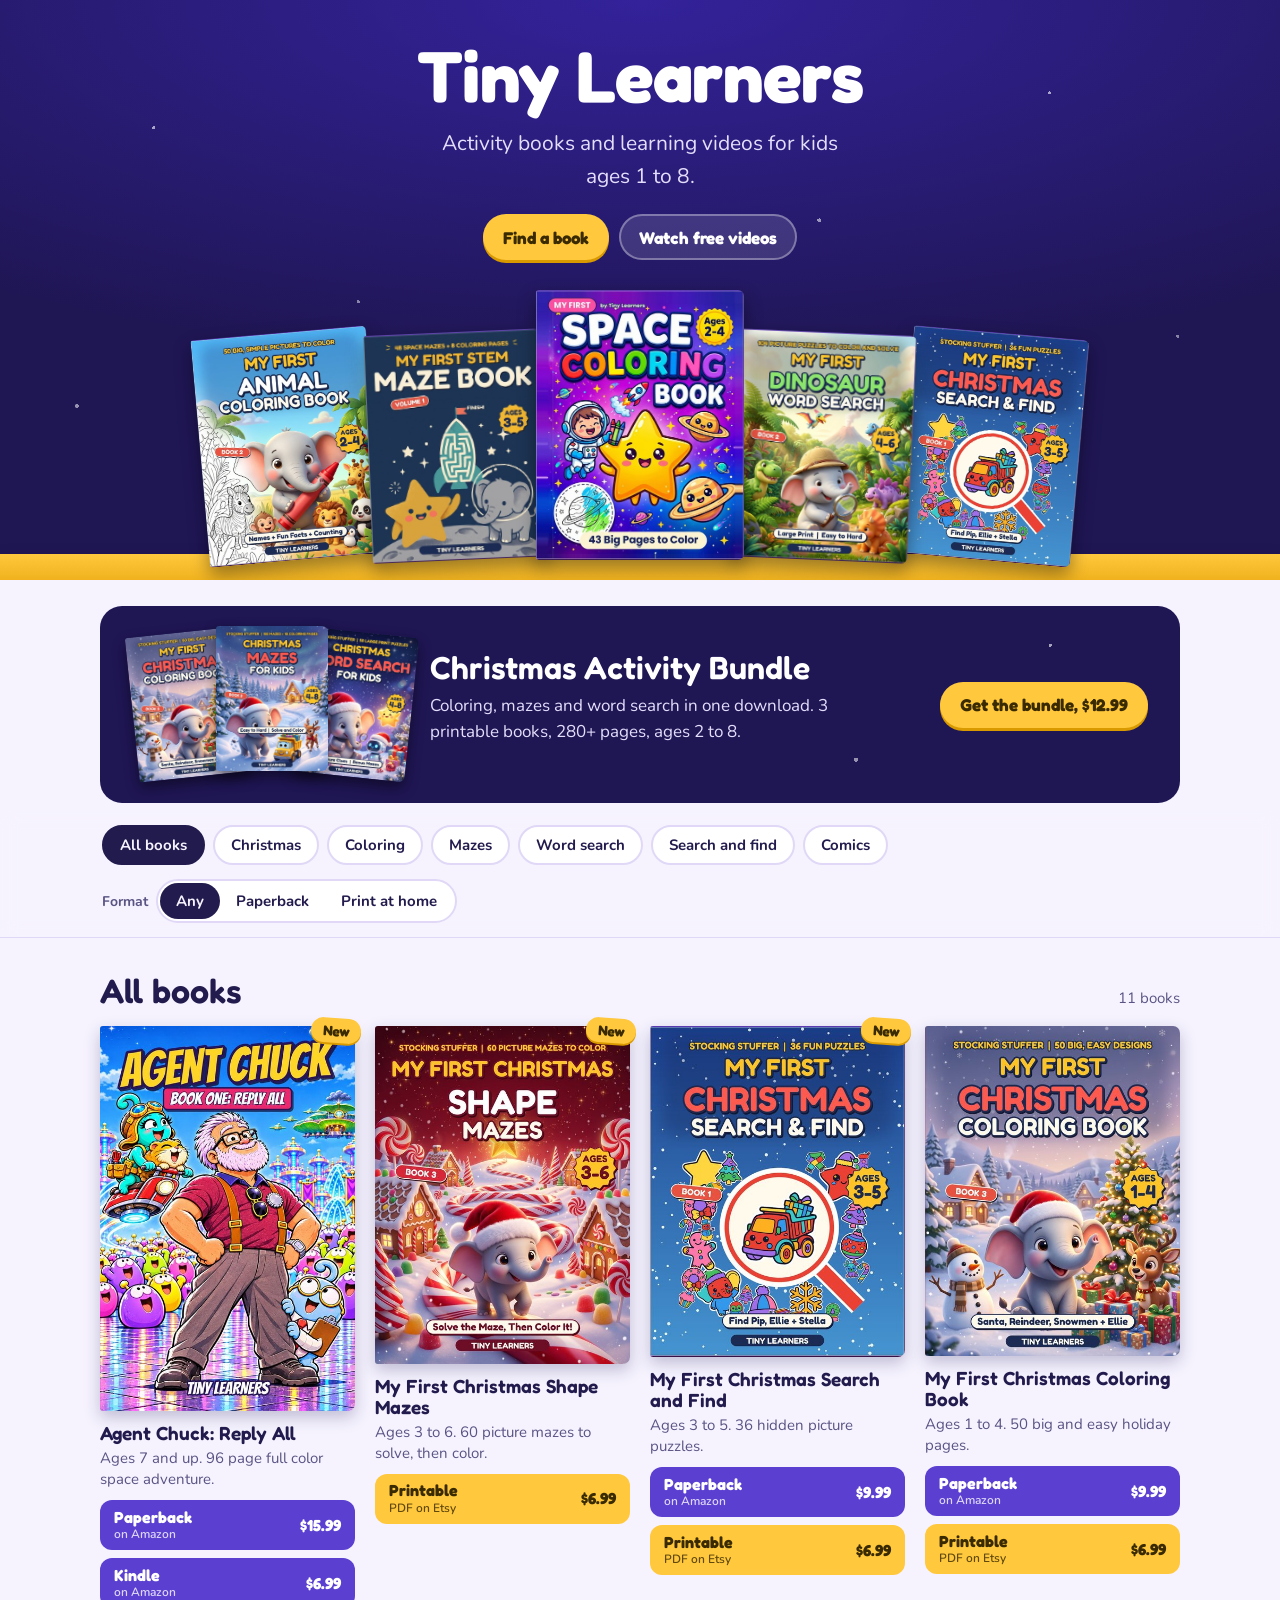
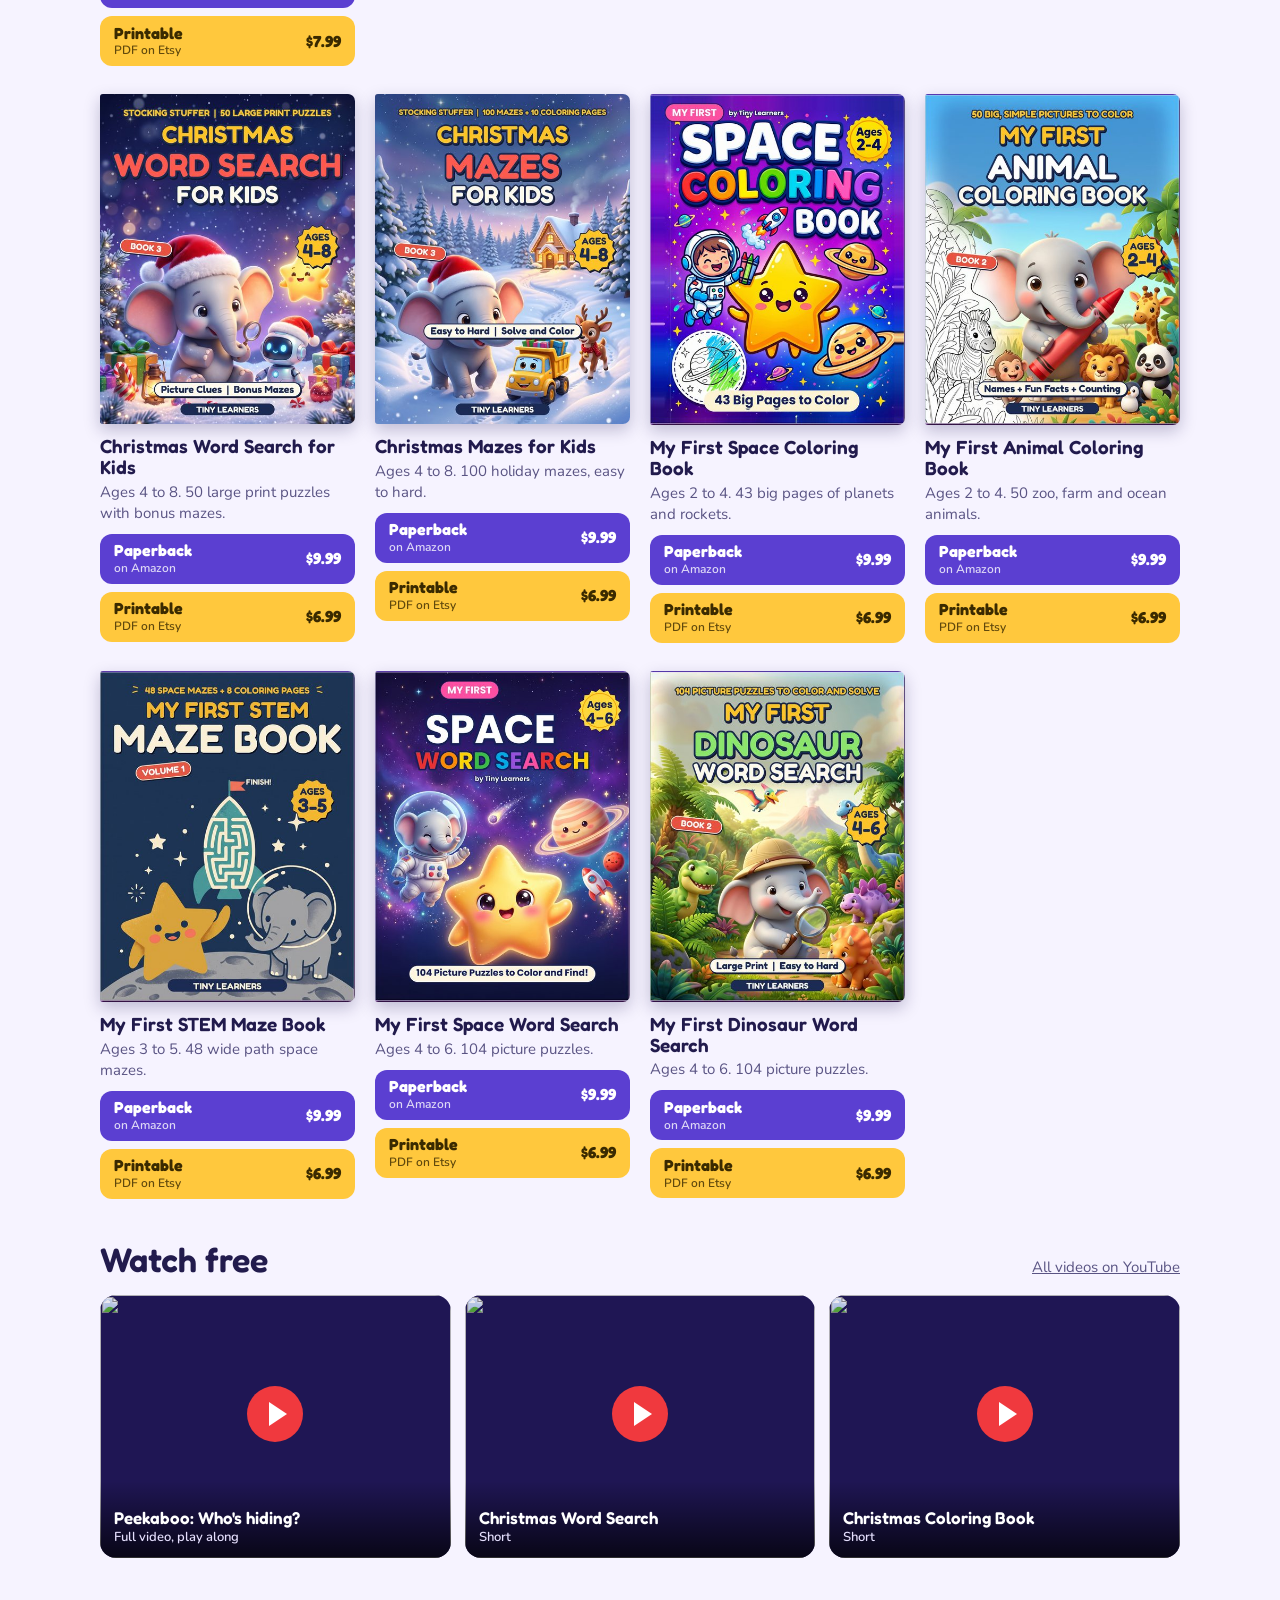
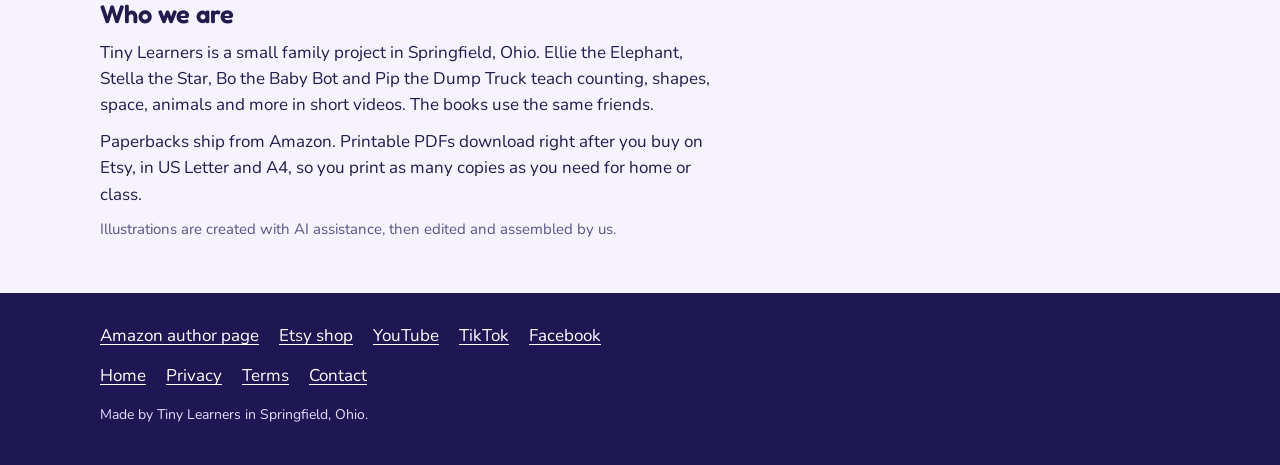
==== links.html @ f2ec33ed "Agent Chuck: add Amazon paperback B0HSL2GQD8 and Kindle B0HSJZ2Z18 Co-Authored-By: Claude Opus 5.5 <" ====
<!doctype html>
<html lang="en">
<head>
<meta charset="utf-8">
<meta name="viewport" content="width=device-width, initial-scale=1">
<title>Tiny Learners: activity books and videos for kids ages 1 to 8</title>
<meta name="description" content="Coloring books, mazes, word searches, search and find puzzles and comics for kids ages 1 to 8, as paperbacks on Amazon or printable PDFs on Etsy. Plus free learning videos.">
<meta property="og:title" content="Tiny Learners: activity books and videos for kids">
<meta property="og:description" content="Paperbacks on Amazon, printable PDFs on Etsy, and free learning videos on YouTube.">
<meta property="og:type" content="website">
<meta property="og:image" content="https://tinylearnerscreator.github.io/img/og.jpg">
<meta name="twitter:card" content="summary_large_image">
<meta name="theme-color" content="#1f1654">
<link rel="icon" href="https://yt3.googleusercontent.com/RKaXb0GFK94QQe6g370gl3TG7ZemWa3ppSqnndNb-00wYAyc5lWTYmpzx7sJsZKiynqfkNKZtw=s240-c-k-c0x00ffffff-no-rj">
<link rel="preconnect" href="https://fonts.googleapis.com">
<link rel="preconnect" href="https://fonts.gstatic.com" crossorigin>
<link href="https://fonts.googleapis.com/css2?family=Fredoka:wght@500;600;700&family=Nunito:wght@400;600;800&display=swap" rel="stylesheet">
<style>
:root{
  --night:#1f1654; --night-2:#33229a; --sun:#ffc83d; --sun-ink:#3a2a00; --sun-edge:#d99a00;
  --paper:#f6f3ff; --card:#ffffff; --ink:#221b4d; --muted:#5a5484; --line:#e0d8f6;
  --btn:#5b3fd1; --btn-ink:#ffffff; --focus:#ff6a4d;
  --display:"Fredoka","Trebuchet MS",system-ui,sans-serif; --text:"Nunito",system-ui,-apple-system,"Segoe UI",sans-serif;
}
@media (prefers-color-scheme:dark){
  :root{--paper:#140e36; --card:#221a52; --ink:#f4f0ff; --muted:#bdb5e6; --line:#372d73; --btn:#7059ea}
}
*{box-sizing:border-box}
html{scroll-behavior:smooth}
body{margin:0;background:var(--paper);color:var(--ink);font:400 17px/1.55 var(--text);-webkit-text-size-adjust:100%}
a{color:inherit}
:focus-visible{outline:3px solid var(--focus);outline-offset:3px;border-radius:6px}
.skip{position:absolute;left:-999px;top:8px;background:var(--sun);color:var(--sun-ink);padding:8px 14px;border-radius:8px;z-index:20;font-weight:800}
.skip:focus{left:8px}
h1,h2,h3{font-family:var(--display);font-weight:600;line-height:1.1;margin:0}
.wrap{width:min(1080px,100% - 32px);margin-inline:auto}

/* Hero: a night sky with the covers standing on a toy shelf */
.hero{background:
  radial-gradient(1.5px 1.5px at 12% 22%,#fff9 98%,#0000),radial-gradient(1.5px 1.5px at 82% 16%,#fff9 98%,#0000),
  radial-gradient(2px 2px at 64% 38%,#fff8 98%,#0000),radial-gradient(1.5px 1.5px at 28% 52%,#fff7 98%,#0000),
  radial-gradient(1.5px 1.5px at 92% 58%,#fff7 98%,#0000),radial-gradient(2px 2px at 6% 70%,#fff8 98%,#0000),
  radial-gradient(120% 90% at 50% 0%,var(--night-2),var(--night) 70%);
  color:#fff;padding:36px 0 0;position:relative;overflow:hidden}
.hero .wrap{text-align:center}
.hero h1{font-size:clamp(40px,9vw,72px);font-weight:700;letter-spacing:-.01em}
.hero .lede{max-width:34ch;margin:12px auto 0;font-size:clamp(17px,2.6vw,21px);color:#e4defc}
.hero-cta{display:flex;flex-wrap:wrap;gap:10px;justify-content:center;margin:22px 0 0}
.pill{display:inline-flex;align-items:center;min-height:46px;padding:0 20px;border-radius:999px;font:700 17px var(--display);text-decoration:none;
  background:var(--sun);color:var(--sun-ink);box-shadow:0 3px 0 var(--sun-edge)}
.pill.alt{background:#ffffff1f;color:#fff;box-shadow:inset 0 0 0 2px #ffffff55}
.pill:hover{transform:translateY(-1px)}
.shelf{list-style:none;margin:30px auto 0;padding:0 0 0;display:flex;justify-content:center;align-items:flex-end;position:relative;z-index:1}
.shelf li{flex:none;margin-inline:-.5vw;transform:rotate(var(--r,0deg));transform-origin:50% 100%;
  animation:rise .7s cubic-bezier(.2,.9,.3,1.2) both;animation-delay:calc(var(--i)*90ms)}
.shelf li:nth-child(1){--r:-5deg;--i:0;z-index:1} .shelf li:nth-child(2){--r:-2.5deg;--i:1;z-index:2}
.shelf li:nth-child(3){--r:0deg;--i:2;z-index:5} .shelf li:nth-child(4){--r:2.5deg;--i:3;z-index:2} .shelf li:nth-child(5){--r:5deg;--i:4;z-index:1}
.shelf img{display:block;width:clamp(60px,17vw,176px);height:auto;border-radius:3px 6px 6px 3px;box-shadow:-3px 0 0 #0003 inset,0 8px 18px #0006}
.shelf li:nth-child(3) img{width:clamp(78px,21vw,208px)}
@keyframes rise{from{transform:translateY(70px) rotate(var(--r,0deg));opacity:0}to{transform:translateY(0) rotate(var(--r,0deg));opacity:1}}
.ledge{height:26px;background:linear-gradient(var(--sun),#f0b21e);box-shadow:0 5px 0 var(--sun-edge),0 12px 22px #0004;position:relative;z-index:0;margin-top:-6px}

/* Filters */
.bar{position:relative;top:0;z-index:10;background:color-mix(in srgb,var(--paper) 92%,transparent);backdrop-filter:blur(8px);border-bottom:1px solid var(--line);padding:12px 0}
.bar .wrap{display:flex;flex-direction:column;gap:10px}
.row{display:flex;gap:8px;overflow-x:auto;scrollbar-width:none;padding:2px}
.row::-webkit-scrollbar{display:none}
.chip{flex:none;min-height:40px;padding:0 16px;border-radius:999px;border:2px solid var(--line);background:var(--card);color:var(--ink);font:700 15px var(--text);cursor:pointer}
.chip[aria-pressed=true]{background:var(--ink);color:var(--paper);border-color:var(--ink)}
.seg{display:inline-flex;border:2px solid var(--line);border-radius:999px;background:var(--card);padding:2px;flex:none}
.seg .chip{border:0;min-height:36px}
.rowlabel{flex:none;align-self:center;font:700 14px var(--text);color:var(--muted)}

@media(min-width:700px){.bar{position:sticky}}
@media(max-width:560px){.shelf li:nth-child(1),.shelf li:nth-child(5){display:none}.shelf img{width:30vw}.shelf li:nth-child(3) img{width:38vw}.shelf li{margin-inline:-2vw}}

/* Sections */
section{padding:34px 0 8px}
.sec-h{display:flex;align-items:baseline;justify-content:space-between;gap:12px;margin-bottom:16px;flex-wrap:wrap}
.sec-h h2{font-size:clamp(26px,4.4vw,34px)}
.count{color:var(--muted);font-size:15px;margin:0}

/* Bundle */
.bundle{display:grid;gap:18px;align-items:center;background:var(--night);color:#fff;border-radius:22px;padding:22px;margin-top:26px;
  background-image:radial-gradient(1.5px 1.5px at 88% 20%,#fff9 98%,#0000),radial-gradient(2px 2px at 70% 78%,#fff8 98%,#0000)}
.bundle .stack{display:flex;justify-content:center}
.bundle .bc{width:min(30vw,128px);height:auto;border-radius:3px 6px 6px 3px;box-shadow:0 6px 14px #0007;margin-inline:-14px;transform:rotate(var(--r,0deg))}
.bundle .bc:nth-child(1){--r:-6deg}.bundle .bc:nth-child(3){--r:6deg}.bundle .bc:nth-child(2){position:relative;z-index:1;transform:translateY(-6px)}
.bundle h2{font-size:clamp(24px,4vw,32px)}
.bundle p{margin:8px 0 14px;color:#e4defc;max-width:44ch}
@media(min-width:700px){.bundle{grid-template-columns:auto 1fr auto;padding:26px 32px}.bundle .stack{justify-content:flex-start;padding-inline:14px}.bundle .bc{width:112px}}

/* Book cards */
.books{list-style:none;margin:0;padding:0;display:grid;grid-template-columns:repeat(2,1fr);gap:22px 14px}
@media(min-width:640px){.books{grid-template-columns:repeat(3,1fr);gap:28px 20px}}
@media(min-width:900px){.books{grid-template-columns:repeat(4,1fr)}}
.book[hidden]{display:none}
.art{position:relative;margin-bottom:12px}
.cv{display:block;width:100%;height:auto;aspect-ratio:480/623;border-radius:3px 7px 7px 3px;box-shadow:inset 4px 0 0 #00000030,0 6px 16px #1f165440;transition:transform .2s}
.book:hover .cv{transform:translateY(-4px) rotate(-1deg)}
.flag{position:absolute;top:-8px;right:-6px;background:var(--sun);color:var(--sun-ink);font:700 14px var(--display);padding:4px 12px;border-radius:999px;box-shadow:0 2px 0 var(--sun-edge);transform:rotate(4deg)}
.cv-chuck{display:flex;flex-direction:column;justify-content:center;align-items:center;gap:2px;text-align:center;color:#fff;
  background:radial-gradient(circle at 50% 30%,#7b3fe4,#2b1670 70%);padding:12px}
.cv-chuck .c1{font:700 clamp(18px,4vw,26px) var(--display);color:var(--sun)}
.cv-chuck .c2{font:700 clamp(32px,8vw,52px)/1 var(--display);text-shadow:3px 3px 0 #ff6a4d}
.cv-chuck .c3{font:600 clamp(15px,3.2vw,20px) var(--display);margin-top:8px}
.cv-chuck .c4{font:700 13px var(--text);background:var(--sun);color:var(--sun-ink);padding:3px 10px;border-radius:999px;margin-top:12px}
.book h3{font-size:19px;margin-bottom:4px}
.meta{margin:0 0 10px;color:var(--muted);font-size:15px;line-height:1.4}
.buys{display:grid;gap:8px}
.buy{display:flex;justify-content:space-between;align-items:center;gap:8px;min-height:50px;padding:6px 14px;border-radius:12px;text-decoration:none;font:700 16px var(--display);line-height:1.15}
.artlink{display:block;width:100%;padding:0;margin:0;border:0;background:none;cursor:pointer;color:inherit;border-radius:7px}
.artlink:focus-visible,.buy:focus-visible{outline:3px solid var(--sun);outline-offset:3px}
#pick{border:0;border-radius:18px;padding:20px;max-width:min(92vw,360px);width:100%;background:#fff;color:inherit;box-shadow:0 20px 60px #1f165480}
#pick::backdrop{background:#1f165499}
#pick h3{margin:0 0 4px;font:700 20px var(--display)}
#pick p{margin:0 0 14px}
#pick .buys{display:grid;gap:10px}
#pick .x{margin-top:12px;width:100%;min-height:44px;border:0;border-radius:12px;background:#0000000d;font:600 16px var(--text);cursor:pointer}
.buy small{display:block;font:600 12px var(--text);opacity:.8}
.buy-paperback,.buy-hardcover,.buy-kindle{background:var(--btn);color:var(--btn-ink)}
.buy-print{background:var(--sun);color:var(--sun-ink)}
.buy:hover{filter:brightness(1.07);transform:translateY(-1px)}
.buy[hidden]{display:none}
.empty{text-align:center;padding:30px 0}
.empty button{margin-top:10px}

/* Videos */
.vids{display:grid;gap:14px;grid-template-columns:1fr}
@media(min-width:640px){.vids{grid-template-columns:repeat(3,1fr)}}
.vid{position:relative;display:block;border-radius:16px;overflow:hidden;background:var(--night);color:#fff;text-decoration:none;aspect-ratio:4/3}
.vid img{width:100%;height:100%;object-fit:cover;display:block;opacity:.9}
.vid .play{position:absolute;inset:0;margin:auto;width:56px;height:56px;border-radius:50%;background:#ff3d3dee;top:-24px}
.vid .play::after{content:"";position:absolute;left:22px;top:16px;border-left:18px solid #fff;border-top:12px solid transparent;border-bottom:12px solid transparent}
.vid .vt{position:absolute;left:0;right:0;bottom:0;padding:26px 14px 12px;background:linear-gradient(#0000,#000b);font:600 17px var(--display)}
.vid .vt small{display:block;font:600 13px var(--text);color:#e4defc}
.vid:hover img{opacity:1}

/* About + footer */
.about{display:grid;gap:10px;max-width:62ch}
.about p{margin:0}
.fine{color:var(--muted);font-size:15px}
footer{margin-top:44px;background:var(--night);color:#e4defc;padding:30px 0 40px}
footer .wrap{display:grid;gap:14px}
footer nav{display:flex;flex-wrap:wrap;gap:6px 20px}
footer a{color:#fff;text-underline-offset:3px}
footer p{margin:0;font-size:14px}

@media(prefers-reduced-motion:reduce){
  html{scroll-behavior:auto}
  .shelf li{animation:none}
  .cv,.buy,.pill{transition:none}
  .book:hover .cv,.buy:hover,.pill:hover{transform:none}
}
</style>
</head>
<body>
<a class="skip" href="#books">Skip to the books</a>

<header class="hero">
  <div class="wrap">
    <h1>Tiny Learners</h1>
    <p class="lede">Activity books and learning videos for kids ages 1 to 8.</p>
    <div class="hero-cta">
      <a class="pill" href="#books">Find a book</a>
      <a class="pill alt" href="#watch">Watch free videos</a>
    </div>
    <ul class="shelf" aria-hidden="true"><li><img class="hc" src="img/books/animal-coloring.jpg" width="480" height="623" style="aspect-ratio:480/623" alt="" loading="lazy" decoding="async"></li><li><img class="hc" src="img/books/stem-maze.jpg" width="480" height="623" style="aspect-ratio:480/623" alt="" loading="lazy" decoding="async"></li><li><img class="hc" src="img/books/space-coloring.jpg" width="480" height="623" style="aspect-ratio:480/623" alt="" loading="lazy" decoding="async"></li><li><img class="hc" src="img/books/dino-word-search.jpg" width="480" height="623" style="aspect-ratio:480/623" alt="" loading="lazy" decoding="async"></li><li><img class="hc" src="img/books/xmas-search-find.jpg" width="480" height="623" style="aspect-ratio:480/623" alt="" loading="lazy" decoding="async"></li></ul>
  </div>
  <div class="ledge"></div>
</header>

<main>
  <div class="wrap">
    <section aria-labelledby="bundle-h" style="padding-top:0">
      <div class="bundle">
        <div class="stack" aria-hidden="true"><img class="bc" src="img/books/xmas-coloring.jpg" width="480" height="621" style="aspect-ratio:480/621" alt="" loading="lazy" decoding="async"><img class="bc" src="img/books/xmas-maze.jpg" width="480" height="621" style="aspect-ratio:480/621" alt="" loading="lazy" decoding="async"><img class="bc" src="img/books/xmas-word-search.jpg" width="480" height="621" style="aspect-ratio:480/621" alt="" loading="lazy" decoding="async"></div>
        <div>
          <h2 id="bundle-h">Christmas Activity Bundle</h2>
          <p>Coloring, mazes and word search in one download. 3 printable books, 280+ pages, ages 2 to 8.</p>
        </div>
        <a class="pill" href="https://www.etsy.com/listing/4613934988" target="_blank" rel="noopener" aria-label="Get the Christmas Activity Bundle printable PDF on Etsy, $12.99">Get the bundle, $12.99</a>
      </div>
    </section>
  </div>

<div class="bar" id="bar" role="region" aria-label="Filter books">
  <div class="wrap">
    <div class="row" id="kinds"><button type="button" class="chip" data-filter="all" aria-pressed="true">All books</button><button type="button" class="chip" data-filter="t:christmas" aria-pressed="false">Christmas</button><button type="button" class="chip" data-filter="k:coloring" aria-pressed="false">Coloring</button><button type="button" class="chip" data-filter="k:mazes" aria-pressed="false">Mazes</button><button type="button" class="chip" data-filter="k:wordsearch" aria-pressed="false">Word search</button><button type="button" class="chip" data-filter="k:search" aria-pressed="false">Search and find</button><button type="button" class="chip" data-filter="k:comics" aria-pressed="false">Comics</button></div>
    <div class="row">
      <span class="rowlabel" id="fmtlabel">Format</span>
      <div class="seg" role="group" aria-labelledby="fmtlabel" id="fmts">
        <button type="button" class="chip" data-format="any" aria-pressed="true">Any</button>
        <button type="button" class="chip" data-format="paperback" aria-pressed="false">Paperback</button>
        <button type="button" class="chip" data-format="print" aria-pressed="false">Print at home</button>
      </div>
    </div>
  </div>
</div>

  <div class="wrap">
    <section id="books" aria-labelledby="books-h">
      <div class="sec-h">
        <h2 id="books-h">All books</h2>
        <p class="count" id="count" aria-live="polite">11 books</p>
      </div>
      <ul class="books" id="list">
<li class="book" data-kind="comics" data-themes="comics" data-formats="paperback kindle print"><div class="art"><button type="button" class="artlink choose" aria-haspopup="dialog" aria-label="Choose where to buy Agent Chuck: Reply All"><img class="cv" src="img/books/agent-chuck.jpg" width="480" height="724" style="aspect-ratio:480/724" alt="Cover of Agent Chuck: Reply All" loading="lazy" decoding="async"></button><span class="flag">New</span></div><h3>Agent Chuck: Reply All</h3><p class="meta">Ages 7 and up. 96 page full color space adventure.</p><div class="buys"><a class="buy buy-paperback" href="https://www.amazon.com/dp/B0HSL2GQD8" target="_blank" rel="noopener" aria-label="Paperback of Agent Chuck: Reply All on Amazon, $15.99"><span class="bl">Paperback<small>on Amazon</small></span><span class="bp">$15.99</span></a><a class="buy buy-kindle" href="https://www.amazon.com/dp/B0HSJZ2Z18" target="_blank" rel="noopener" aria-label="Kindle of Agent Chuck: Reply All on Amazon, $6.99"><span class="bl">Kindle<small>on Amazon</small></span><span class="bp">$6.99</span></a><a class="buy buy-print" href="https://www.etsy.com/listing/4616712001" target="_blank" rel="noopener" aria-label="Printable of Agent Chuck: Reply All on Etsy, $7.99"><span class="bl">Printable<small>PDF on Etsy</small></span><span class="bp">$7.99</span></a></div></li>
<li class="book" data-kind="mazes" data-themes="christmas" data-formats="print"><div class="art"><a class="artlink" href="https://www.etsy.com/listing/4620714839" target="_blank" rel="noopener" aria-label="Buy My First Christmas Shape Mazes on Etsy"><img class="cv" src="img/books/xmas-shape-mazes.jpg" width="480" height="635" style="aspect-ratio:480/635" alt="Cover of My First Christmas Shape Mazes" loading="lazy" decoding="async"></a><span class="flag">New</span></div><h3>My First Christmas Shape Mazes</h3><p class="meta">Ages 3 to 6. 60 picture mazes to solve, then color.</p><div class="buys"><a class="buy buy-print" href="https://www.etsy.com/listing/4620714839" target="_blank" rel="noopener" aria-label="Printable of My First Christmas Shape Mazes on Etsy, $6.99"><span class="bl">Printable<small>PDF on Etsy</small></span><span class="bp">$6.99</span></a></div></li>
<li class="book" data-kind="search" data-themes="christmas" data-formats="paperback print"><div class="art"><button type="button" class="artlink choose" aria-haspopup="dialog" aria-label="Choose where to buy My First Christmas Search and Find"><img class="cv" src="img/books/xmas-search-find.jpg" width="480" height="623" style="aspect-ratio:480/623" alt="Cover of My First Christmas Search and Find" loading="lazy" decoding="async"></button><span class="flag">New</span></div><h3>My First Christmas Search and Find</h3><p class="meta">Ages 3 to 5. 36 hidden picture puzzles.</p><div class="buys"><a class="buy buy-paperback" href="https://www.amazon.com/dp/B0HRYKTGF6" target="_blank" rel="noopener" aria-label="Paperback of My First Christmas Search and Find on Amazon, $9.99"><span class="bl">Paperback<small>on Amazon</small></span><span class="bp">$9.99</span></a><a class="buy buy-print" href="https://www.etsy.com/listing/4619001616" target="_blank" rel="noopener" aria-label="Printable of My First Christmas Search and Find on Etsy, $6.99"><span class="bl">Printable<small>PDF on Etsy</small></span><span class="bp">$6.99</span></a></div></li>
<li class="book" data-kind="coloring" data-themes="christmas" data-formats="paperback print"><div class="art"><button type="button" class="artlink choose" aria-haspopup="dialog" aria-label="Choose where to buy My First Christmas Coloring Book"><img class="cv" src="img/books/xmas-coloring.jpg" width="480" height="621" style="aspect-ratio:480/621" alt="Cover of My First Christmas Coloring Book" loading="lazy" decoding="async"></button></div><h3>My First Christmas Coloring Book</h3><p class="meta">Ages 1 to 4. 50 big and easy holiday pages.</p><div class="buys"><a class="buy buy-paperback" href="https://www.amazon.com/dp/B0HRRD8DKT" target="_blank" rel="noopener" aria-label="Paperback of My First Christmas Coloring Book on Amazon, $9.99"><span class="bl">Paperback<small>on Amazon</small></span><span class="bp">$9.99</span></a><a class="buy buy-print" href="https://www.etsy.com/listing/4610915945" target="_blank" rel="noopener" aria-label="Printable of My First Christmas Coloring Book on Etsy, $6.99"><span class="bl">Printable<small>PDF on Etsy</small></span><span class="bp">$6.99</span></a></div></li>
<li class="book" data-kind="wordsearch" data-themes="christmas" data-formats="paperback print"><div class="art"><button type="button" class="artlink choose" aria-haspopup="dialog" aria-label="Choose where to buy Christmas Word Search for Kids"><img class="cv" src="img/books/xmas-word-search.jpg" width="480" height="621" style="aspect-ratio:480/621" alt="Cover of Christmas Word Search for Kids" loading="lazy" decoding="async"></button></div><h3>Christmas Word Search for Kids</h3><p class="meta">Ages 4 to 8. 50 large print puzzles with bonus mazes.</p><div class="buys"><a class="buy buy-paperback" href="https://www.amazon.com/dp/B0HQXY3JF4" target="_blank" rel="noopener" aria-label="Paperback of Christmas Word Search for Kids on Amazon, $9.99"><span class="bl">Paperback<small>on Amazon</small></span><span class="bp">$9.99</span></a><a class="buy buy-print" href="https://www.etsy.com/listing/4610936816" target="_blank" rel="noopener" aria-label="Printable of Christmas Word Search for Kids on Etsy, $6.99"><span class="bl">Printable<small>PDF on Etsy</small></span><span class="bp">$6.99</span></a></div></li>
<li class="book" data-kind="mazes" data-themes="christmas" data-formats="paperback print"><div class="art"><button type="button" class="artlink choose" aria-haspopup="dialog" aria-label="Choose where to buy Christmas Mazes for Kids"><img class="cv" src="img/books/xmas-maze.jpg" width="480" height="621" style="aspect-ratio:480/621" alt="Cover of Christmas Mazes for Kids" loading="lazy" decoding="async"></button></div><h3>Christmas Mazes for Kids</h3><p class="meta">Ages 4 to 8. 100 holiday mazes, easy to hard.</p><div class="buys"><a class="buy buy-paperback" href="https://www.amazon.com/dp/B0HR1RRNCD" target="_blank" rel="noopener" aria-label="Paperback of Christmas Mazes for Kids on Amazon, $9.99"><span class="bl">Paperback<small>on Amazon</small></span><span class="bp">$9.99</span></a><a class="buy buy-print" href="https://www.etsy.com/listing/4611716552" target="_blank" rel="noopener" aria-label="Printable of Christmas Mazes for Kids on Etsy, $6.99"><span class="bl">Printable<small>PDF on Etsy</small></span><span class="bp">$6.99</span></a></div></li>
<li class="book" data-kind="coloring" data-themes="space" data-formats="paperback print"><div class="art"><button type="button" class="artlink choose" aria-haspopup="dialog" aria-label="Choose where to buy My First Space Coloring Book"><img class="cv" src="img/books/space-coloring.jpg" width="480" height="623" style="aspect-ratio:480/623" alt="Cover of My First Space Coloring Book" loading="lazy" decoding="async"></button></div><h3>My First Space Coloring Book</h3><p class="meta">Ages 2 to 4. 43 big pages of planets and rockets.</p><div class="buys"><a class="buy buy-paperback" href="https://www.amazon.com/dp/B0HPSQ8VM6" target="_blank" rel="noopener" aria-label="Paperback of My First Space Coloring Book on Amazon, $9.99"><span class="bl">Paperback<small>on Amazon</small></span><span class="bp">$9.99</span></a><a class="buy buy-print" href="https://www.etsy.com/listing/4610870364" target="_blank" rel="noopener" aria-label="Printable of My First Space Coloring Book on Etsy, $6.99"><span class="bl">Printable<small>PDF on Etsy</small></span><span class="bp">$6.99</span></a></div></li>
<li class="book" data-kind="coloring" data-themes="animals" data-formats="paperback print"><div class="art"><button type="button" class="artlink choose" aria-haspopup="dialog" aria-label="Choose where to buy My First Animal Coloring Book"><img class="cv" src="img/books/animal-coloring.jpg" width="480" height="623" style="aspect-ratio:480/623" alt="Cover of My First Animal Coloring Book" loading="lazy" decoding="async"></button></div><h3>My First Animal Coloring Book</h3><p class="meta">Ages 2 to 4. 50 zoo, farm and ocean animals.</p><div class="buys"><a class="buy buy-paperback" href="https://www.amazon.com/dp/B0HQ53N3ZX" target="_blank" rel="noopener" aria-label="Paperback of My First Animal Coloring Book on Amazon, $9.99"><span class="bl">Paperback<small>on Amazon</small></span><span class="bp">$9.99</span></a><a class="buy buy-print" href="https://www.etsy.com/listing/4610855013" target="_blank" rel="noopener" aria-label="Printable of My First Animal Coloring Book on Etsy, $6.99"><span class="bl">Printable<small>PDF on Etsy</small></span><span class="bp">$6.99</span></a></div></li>
<li class="book" data-kind="mazes" data-themes="space" data-formats="paperback print"><div class="art"><button type="button" class="artlink choose" aria-haspopup="dialog" aria-label="Choose where to buy My First STEM Maze Book"><img class="cv" src="img/books/stem-maze.jpg" width="480" height="623" style="aspect-ratio:480/623" alt="Cover of My First STEM Maze Book" loading="lazy" decoding="async"></button></div><h3>My First STEM Maze Book</h3><p class="meta">Ages 3 to 5. 48 wide path space mazes.</p><div class="buys"><a class="buy buy-paperback" href="https://www.amazon.com/dp/B0HPNW81W8" target="_blank" rel="noopener" aria-label="Paperback of My First STEM Maze Book on Amazon, $9.99"><span class="bl">Paperback<small>on Amazon</small></span><span class="bp">$9.99</span></a><a class="buy buy-print" href="https://www.etsy.com/listing/4610873516" target="_blank" rel="noopener" aria-label="Printable of My First STEM Maze Book on Etsy, $6.99"><span class="bl">Printable<small>PDF on Etsy</small></span><span class="bp">$6.99</span></a></div></li>
<li class="book" data-kind="wordsearch" data-themes="space" data-formats="paperback print"><div class="art"><button type="button" class="artlink choose" aria-haspopup="dialog" aria-label="Choose where to buy My First Space Word Search"><img class="cv" src="img/books/space-word-search.jpg" width="480" height="623" style="aspect-ratio:480/623" alt="Cover of My First Space Word Search" loading="lazy" decoding="async"></button></div><h3>My First Space Word Search</h3><p class="meta">Ages 4 to 6. 104 picture puzzles.</p><div class="buys"><a class="buy buy-paperback" href="https://www.amazon.com/dp/B0HPRZD5RH" target="_blank" rel="noopener" aria-label="Paperback of My First Space Word Search on Amazon, $9.99"><span class="bl">Paperback<small>on Amazon</small></span><span class="bp">$9.99</span></a><a class="buy buy-print" href="https://www.etsy.com/listing/4610871548" target="_blank" rel="noopener" aria-label="Printable of My First Space Word Search on Etsy, $6.99"><span class="bl">Printable<small>PDF on Etsy</small></span><span class="bp">$6.99</span></a></div></li>
<li class="book" data-kind="wordsearch" data-themes="dinosaurs" data-formats="paperback print"><div class="art"><button type="button" class="artlink choose" aria-haspopup="dialog" aria-label="Choose where to buy My First Dinosaur Word Search"><img class="cv" src="img/books/dino-word-search.jpg" width="480" height="623" style="aspect-ratio:480/623" alt="Cover of My First Dinosaur Word Search" loading="lazy" decoding="async"></button></div><h3>My First Dinosaur Word Search</h3><p class="meta">Ages 4 to 6. 104 picture puzzles.</p><div class="buys"><a class="buy buy-paperback" href="https://www.amazon.com/dp/B0HQ4YXTPR" target="_blank" rel="noopener" aria-label="Paperback of My First Dinosaur Word Search on Amazon, $9.99"><span class="bl">Paperback<small>on Amazon</small></span><span class="bp">$9.99</span></a><a class="buy buy-print" href="https://www.etsy.com/listing/4610875376" target="_blank" rel="noopener" aria-label="Printable of My First Dinosaur Word Search on Etsy, $6.99"><span class="bl">Printable<small>PDF on Etsy</small></span><span class="bp">$6.99</span></a></div></li>
      </ul>
      <div class="empty" id="empty" hidden>
        <p>No books match both filters yet.</p>
        <button type="button" class="chip" id="reset">Show all books</button>
      </div>
      <noscript><p>Browse every book on <a href="https://www.amazon.com/stores/Tiny-Learners/author/B0HQF9H95T/allbooks">Amazon</a> or <a href="https://tinylearnersbooks.etsy.com">Etsy</a>.</p></noscript>
    </section>

    <section id="watch" aria-labelledby="watch-h">
      <div class="sec-h">
        <h2 id="watch-h">Watch free</h2>
        <p class="count"><a href="https://www.youtube.com/channel/UCVewof9gLI_8Oju2egagrQw" target="_blank" rel="noopener">All videos on YouTube</a></p>
      </div>
      <div class="vids"><a class="vid" href="https://youtu.be/edr1RIdSxzY" target="_blank" rel="noopener"><img src="https://i.ytimg.com/vi/edr1RIdSxzY/hqdefault.jpg" width="480" height="360" alt="" loading="lazy"><span class="play" aria-hidden="true"></span><span class="vt">Peekaboo: Who&#x27;s hiding?<small>Full video, play along</small></span></a><a class="vid" href="https://youtu.be/nVTQbh3vvkM" target="_blank" rel="noopener"><img src="https://i.ytimg.com/vi/nVTQbh3vvkM/hqdefault.jpg" width="480" height="360" alt="" loading="lazy"><span class="play" aria-hidden="true"></span><span class="vt">Christmas Word Search<small>Short</small></span></a><a class="vid" href="https://youtu.be/CJjJ49DmZKo" target="_blank" rel="noopener"><img src="https://i.ytimg.com/vi/CJjJ49DmZKo/hqdefault.jpg" width="480" height="360" alt="" loading="lazy"><span class="play" aria-hidden="true"></span><span class="vt">Christmas Coloring Book<small>Short</small></span></a></div>
    </section>

    <section id="about" aria-labelledby="about-h">
      <h2 id="about-h" style="margin-bottom:12px">Who we are</h2>
      <div class="about">
        <p>Tiny Learners is a small family project in Springfield, Ohio. Ellie the Elephant, Stella the Star, Bo the Baby Bot and Pip the Dump Truck teach counting, shapes, space, animals and more in short videos. The books use the same friends.</p>
        <p>Paperbacks ship from Amazon. Printable PDFs download right after you buy on Etsy, in US Letter and A4, so you print as many copies as you need for home or class.</p>
        <p class="fine">Illustrations are created with AI assistance, then edited and assembled by us.</p>
      </div>
    </section>
  </div>
</main>

<footer>
  <div class="wrap">
    <nav aria-label="Tiny Learners on other sites">
      <a href="https://www.amazon.com/stores/Tiny-Learners/author/B0HQF9H95T/allbooks" target="_blank" rel="noopener">Amazon author page</a>
      <a href="https://tinylearnersbooks.etsy.com" target="_blank" rel="noopener">Etsy shop</a>
      <a href="https://www.youtube.com/channel/UCVewof9gLI_8Oju2egagrQw" target="_blank" rel="noopener">YouTube</a>
      <a href="https://www.tiktok.com/@tinylearnerscreator" target="_blank" rel="noopener">TikTok</a>
      <a href="https://www.facebook.com/tinylearnerscreator" target="_blank" rel="noopener">Facebook</a>
    </nav>
    <nav aria-label="Site pages">
      <a href="index.html">Home</a>
      <a href="privacy.html">Privacy</a>
      <a href="terms.html">Terms</a>
      <a href="mailto:tinylearnerscreator@gmail.com">Contact</a>
    </nav>
    <p>Made by Tiny Learners in Springfield, Ohio.</p>
  </div>
</footer>
<dialog id="pick" aria-labelledby="pick-t"><h3 id="pick-t"></h3><p>Choose where to buy.</p><div class="buys" id="pick-buys"></div><button type="button" class="x" id="pick-x">Close</button></dialog>

<script>
(function(){
  var items=[].slice.call(document.querySelectorAll('.book'));
  var kindBtns=[].slice.call(document.querySelectorAll('#kinds .chip'));
  var fmtBtns=[].slice.call(document.querySelectorAll('#fmts .chip'));
  var count=document.getElementById('count'), empty=document.getElementById('empty');
  var kind='all', fmt='any';
  function match(el){
    var okK = kind==='all' ||
      (kind.indexOf('k:')===0 && el.dataset.kind===kind.slice(2)) ||
      (kind.indexOf('t:')===0 && (' '+el.dataset.themes+' ').indexOf(' '+kind.slice(2)+' ')>-1);
    var okF = fmt==='any' || (' '+el.dataset.formats+' ').indexOf(' '+fmt+' ')>-1;
    return okK && okF;
  }
  function apply(){
    var n=0;
    items.forEach(function(el){
      var show=match(el); el.hidden=!show; if(show) n++;
      var p=el.querySelector('.buy-paperback'), r=el.querySelector('.buy-print');
      if(p) p.hidden = fmt==='print'; if(r) r.hidden = fmt==='paperback';
    });
    count.textContent = n + (n===1?' book':' books');
    var kl=document.querySelector('#kinds .chip[aria-pressed=true]'), fl=document.querySelector('#fmts .chip[aria-pressed=true]');
    var t=(kl&&kind!=='all')?kl.textContent.trim():'All books';
    if(fmt==='paperback')t+=' · Paperback'; else if(fmt==='print')t+=' · Printable';
    document.getElementById('books-h').textContent=t;
    empty.hidden = n>0;
  }
  function showResults(){
    var bar=document.getElementById('bar'), top=bar.getBoundingClientRect().top;
    if(top<0||top>window.innerHeight*0.5){bar.scrollIntoView({behavior:window.matchMedia('(prefers-reduced-motion: reduce)').matches?'auto':'smooth',block:'start'})}
  }
  function pick(btns,btn){btns.forEach(function(b){b.setAttribute('aria-pressed', b===btn?'true':'false')})}
  kindBtns.forEach(function(b){b.addEventListener('click',function(){kind=b.dataset.filter;pick(kindBtns,b);apply();showResults()})});
  fmtBtns.forEach(function(b){b.addEventListener('click',function(){fmt=b.dataset.format;pick(fmtBtns,b);apply();showResults()})});
  document.getElementById('reset').addEventListener('click',function(){
    kind='all';fmt='any';pick(kindBtns,kindBtns[0]);pick(fmtBtns,fmtBtns[0]);apply();
  });
})();

  var dlg=document.getElementById('pick');
  [].forEach.call(document.querySelectorAll('.artlink.choose'),function(b){
    b.addEventListener('click',function(){
      var li=b.closest('.book'); document.getElementById('pick-t').textContent=li.querySelector('h3').textContent;
      var box=document.getElementById('pick-buys'); box.innerHTML='';
      [].forEach.call(li.querySelectorAll('.buy'),function(a){var c=a.cloneNode(true);c.hidden=false;box.appendChild(c)});
      if(dlg.showModal)dlg.showModal(); else dlg.setAttribute('open','');
    });
  });
  document.getElementById('pick-x').addEventListener('click',function(){dlg.close?dlg.close():dlg.removeAttribute('open')});
  dlg.addEventListener('click',function(ev){if(ev.target===dlg&&dlg.close)dlg.close()});
</script>
</body>
</html>
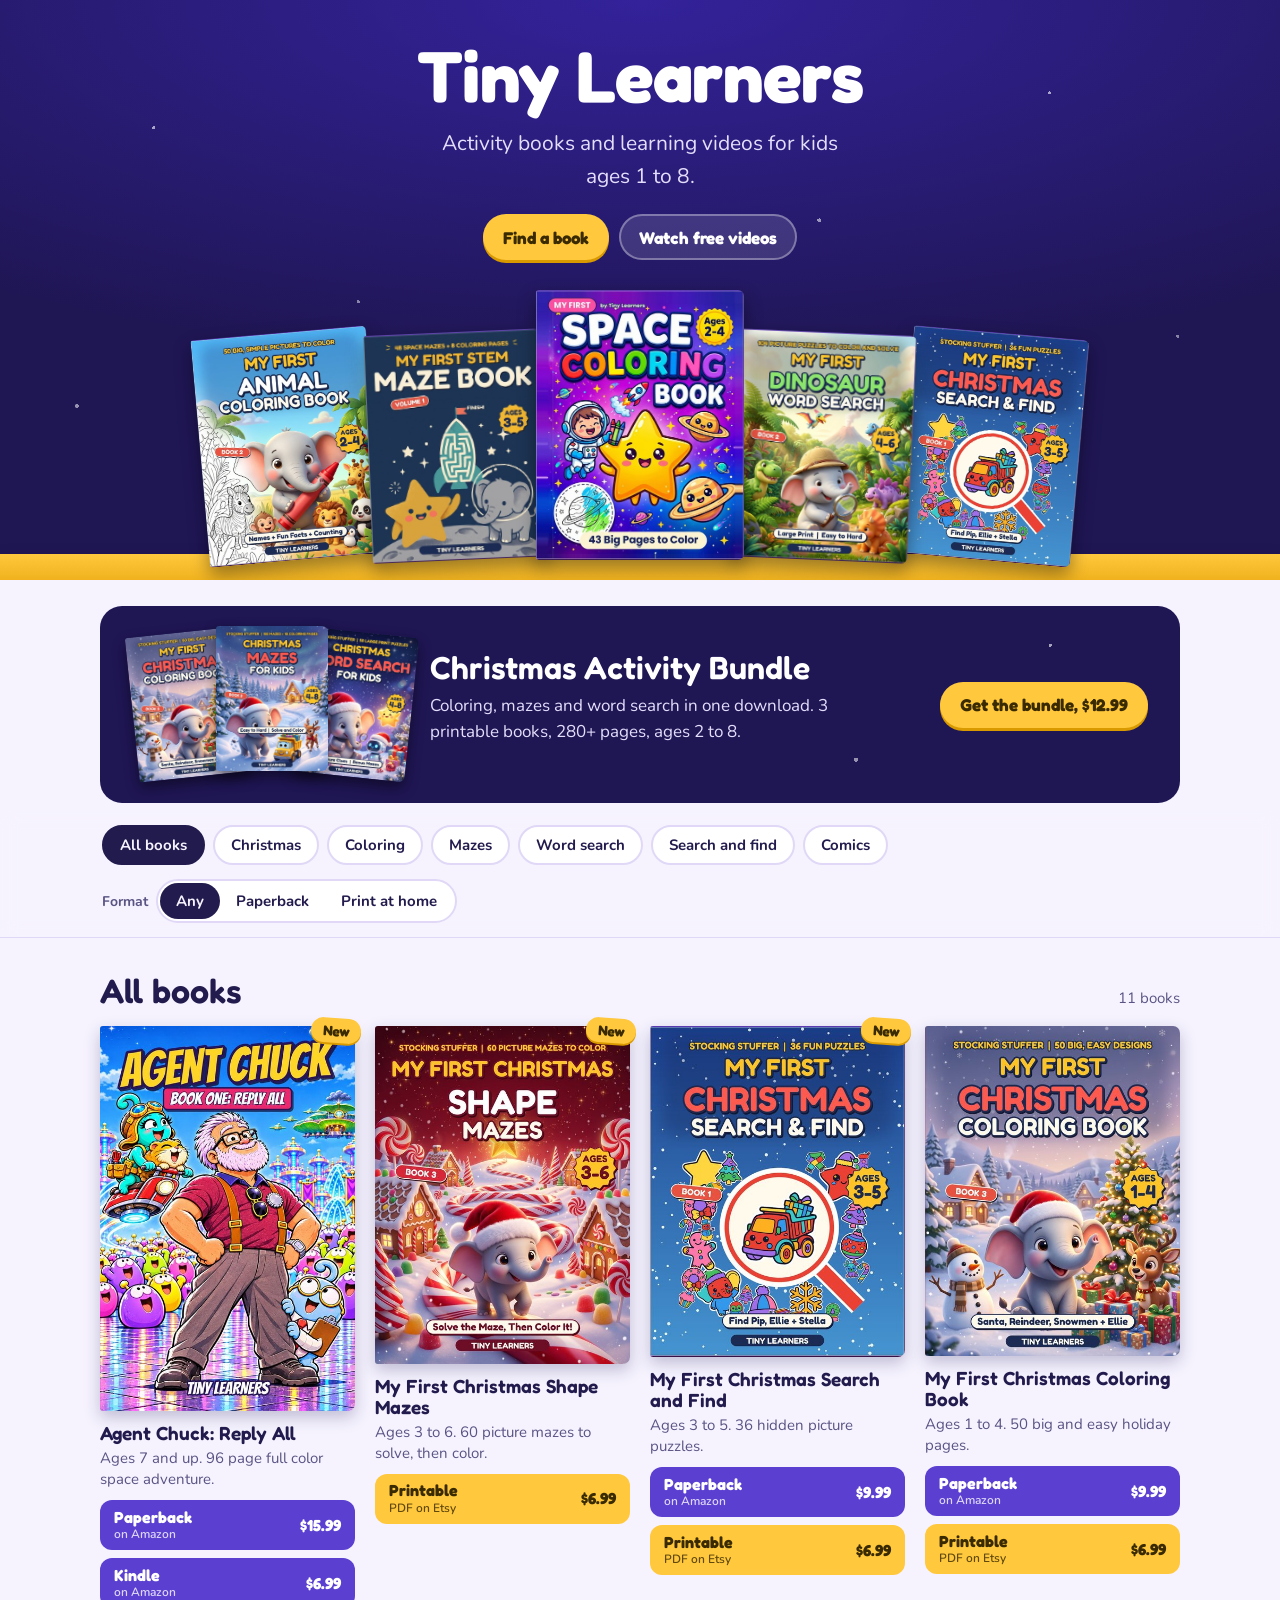
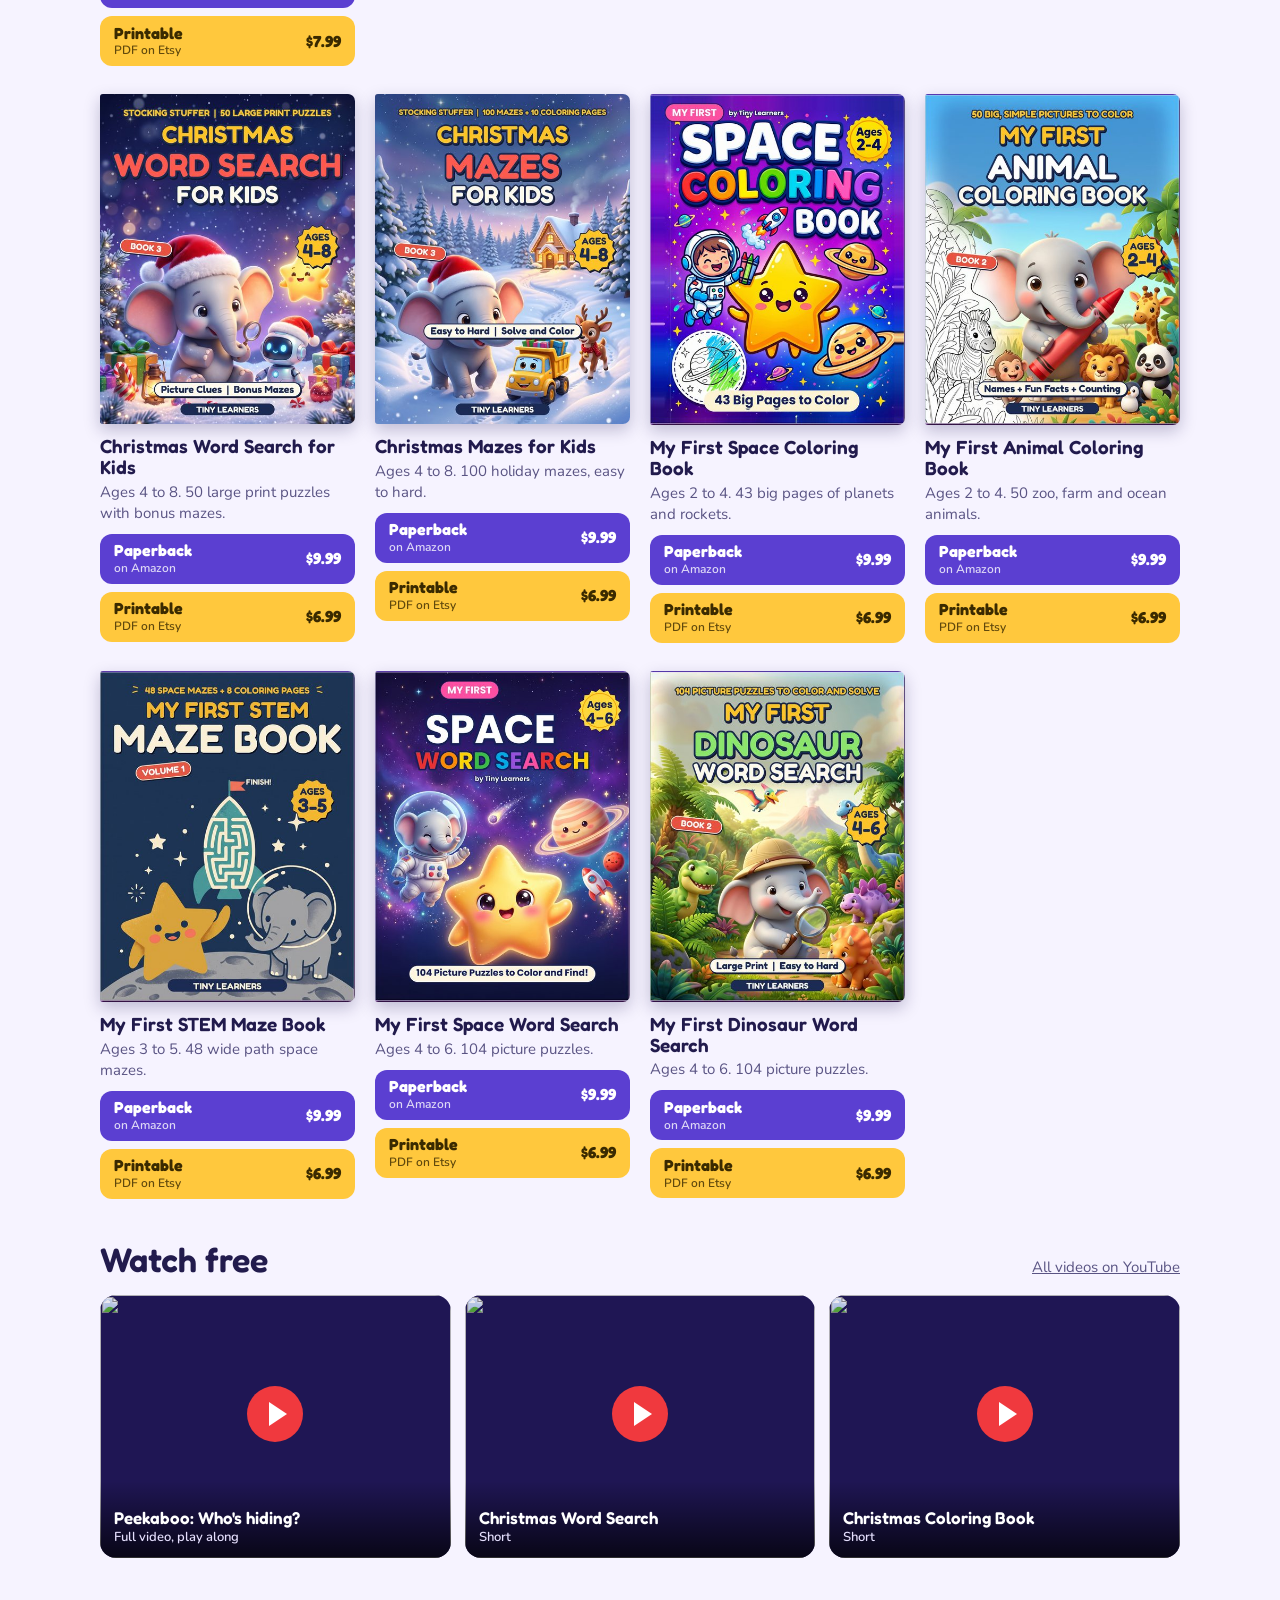
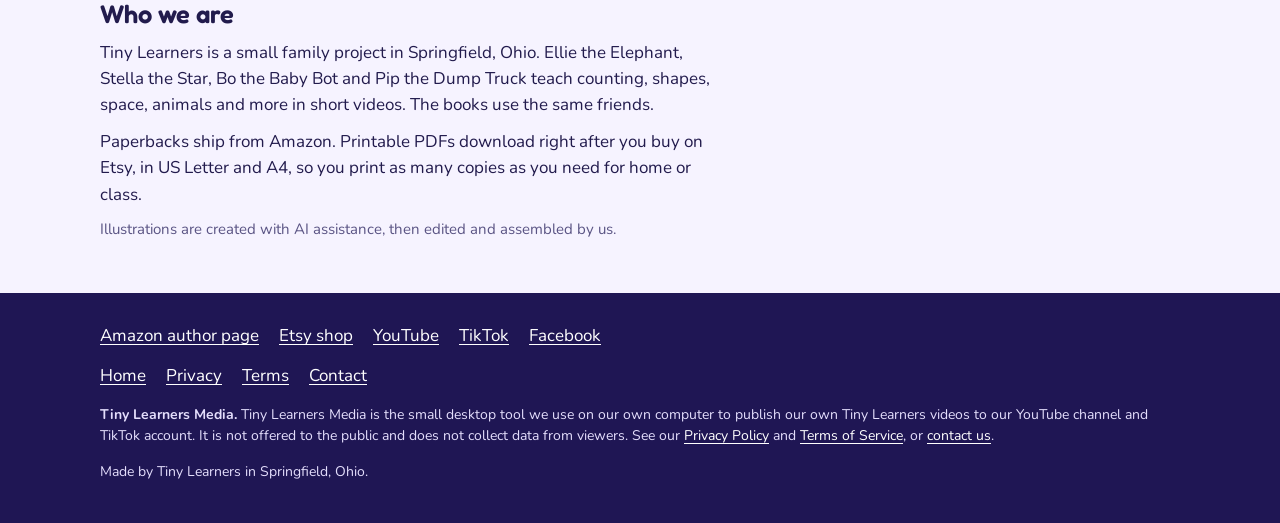
==== commit cecfee1d: "Home page now shows the full links page; app text kept in footer" ====
--- a/links.html
+++ b/links.html
@@ -10,6 +10,7 @@
 <meta property="og:type" content="website">
 <meta property="og:image" content="https://tinylearnerscreator.github.io/img/og.jpg">
 <meta name="twitter:card" content="summary_large_image">
+<link rel="canonical" href="https://tinylearnerscreator.github.io/">
 <meta name="theme-color" content="#1f1654">
 <link rel="icon" href="https://yt3.googleusercontent.com/RKaXb0GFK94QQe6g370gl3TG7ZemWa3ppSqnndNb-00wYAyc5lWTYmpzx7sJsZKiynqfkNKZtw=s240-c-k-c0x00ffffff-no-rj">
 <link rel="preconnect" href="https://fonts.googleapis.com">
@@ -253,11 +254,12 @@
       <a href="https://www.facebook.com/tinylearnerscreator" target="_blank" rel="noopener">Facebook</a>
     </nav>
     <nav aria-label="Site pages">
-      <a href="index.html">Home</a>
+      <a href="/">Home</a>
       <a href="privacy.html">Privacy</a>
       <a href="terms.html">Terms</a>
       <a href="mailto:tinylearnerscreator@gmail.com">Contact</a>
     </nav>
+    <p id="apps"><strong>Tiny Learners Media.</strong> Tiny Learners Media is the small desktop tool we use on our own computer to publish our own Tiny Learners videos to our YouTube channel and TikTok account. It is not offered to the public and does not collect data from viewers. See our <a href="privacy.html">Privacy Policy</a> and <a href="terms.html">Terms of Service</a>, or <a href="mailto:tinylearnerscreator@gmail.com">contact us</a>.</p>
     <p>Made by Tiny Learners in Springfield, Ohio.</p>
   </div>
 </footer>
@@ -315,5 +317,17 @@
   document.getElementById('pick-x').addEventListener('click',function(){dlg.close?dlg.close():dlg.removeAttribute('open')});
   dlg.addEventListener('click',function(ev){if(ev.target===dlg&&dlg.close)dlg.close()});
 </script>
+<!-- Visitor counts: GoatCounter, no cookies, no personal data. Dashboard: https://tinylearners.goatcounter.com -->
+<script data-goatcounter="https://tinylearners.goatcounter.com/count" async src="https://gc.zgo.at/count.js"></script>
+<script>
+document.addEventListener('click',function(ev){
+  var a=ev.target.closest&&ev.target.closest('a[href^="http"]');
+  if(!a||a.host===location.host||!window.goatcounter||!window.goatcounter.count)return;
+  var li=a.closest('.book'), dl=a.closest('#pick');
+  var t=li?li.querySelector('h3').textContent:(dl?document.getElementById('pick-t').textContent:'');
+  var m=(a.className.match(/buy-(\w+)/)||[])[1]||(a.classList.contains('artlink')?'cover':'link');
+  window.goatcounter.count({path:'out/'+a.host+a.pathname,title:t?t+' · '+m:(a.textContent||'').trim().slice(0,80),event:true});
+});
+</script>
 </body>
 </html>
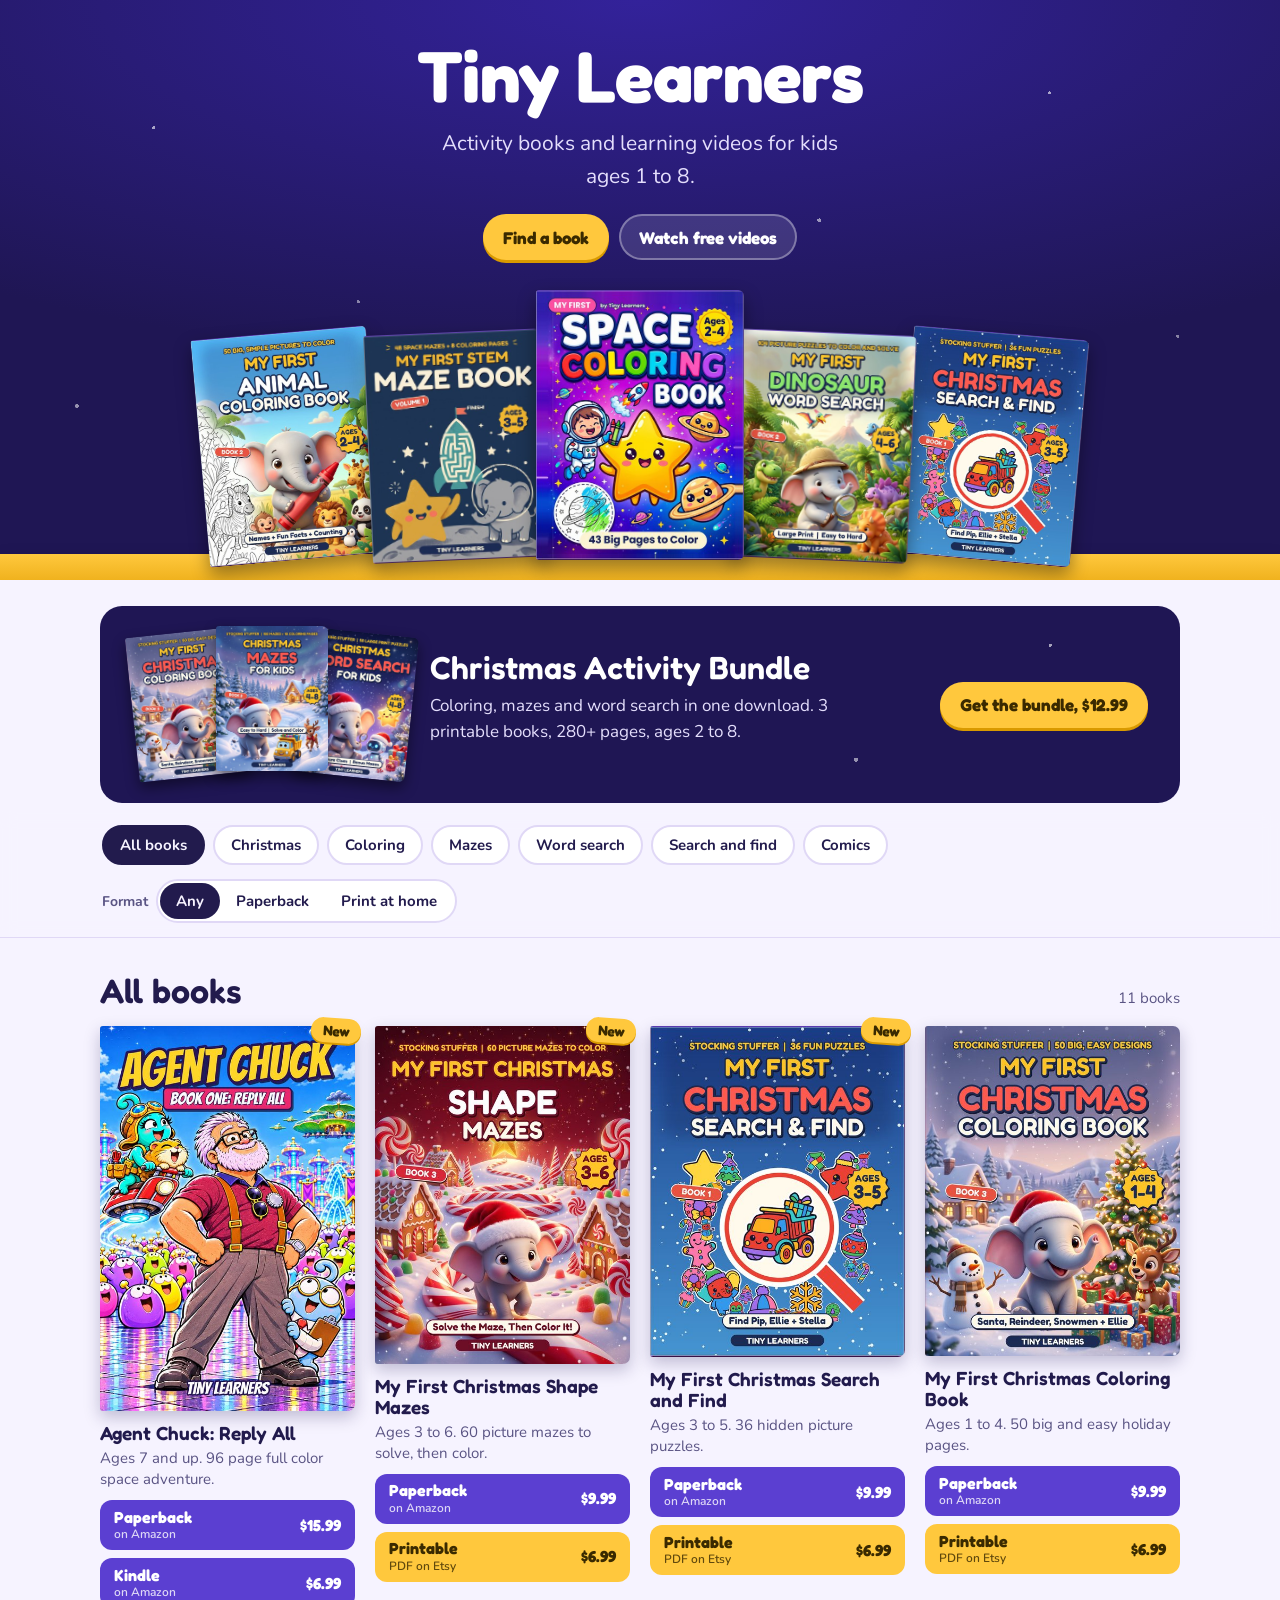
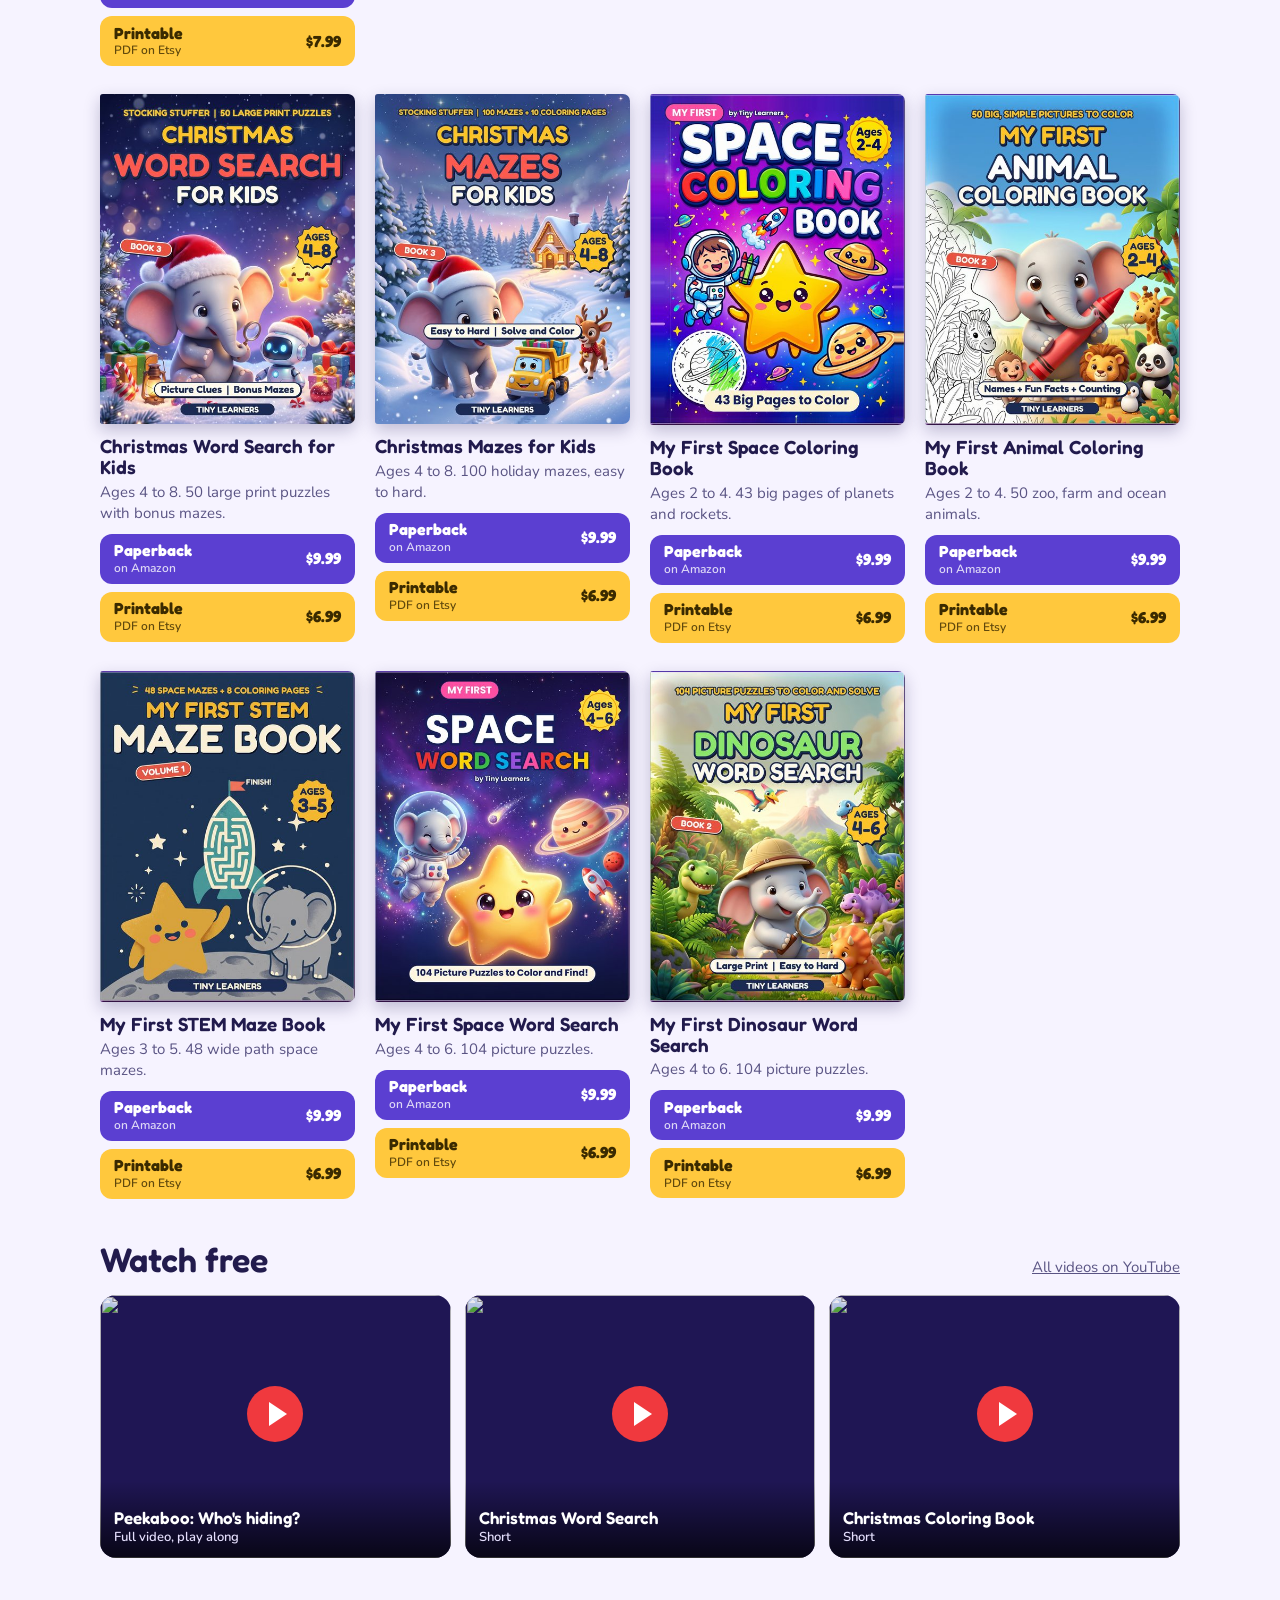
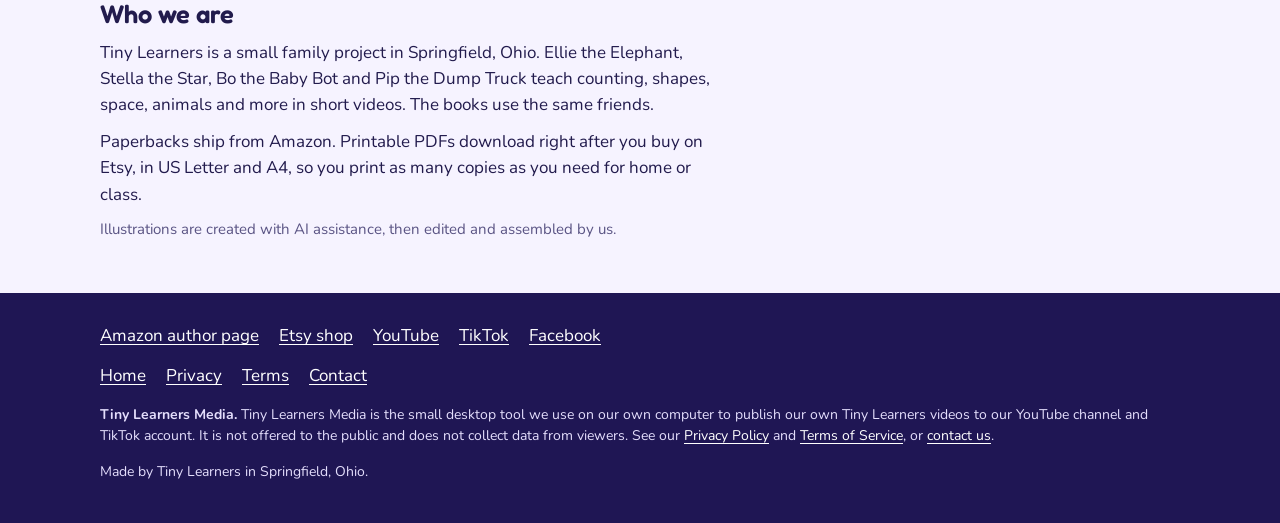
==== commit cd6562a5: "Links page: add My First Christmas Shape Mazes (paperback)" ====
--- a/links.html
+++ b/links.html
@@ -207,7 +207,7 @@
       </div>
       <ul class="books" id="list">
 <li class="book" data-kind="comics" data-themes="comics" data-formats="paperback kindle print"><div class="art"><button type="button" class="artlink choose" aria-haspopup="dialog" aria-label="Choose where to buy Agent Chuck: Reply All"><img class="cv" src="img/books/agent-chuck.jpg" width="480" height="724" style="aspect-ratio:480/724" alt="Cover of Agent Chuck: Reply All" loading="lazy" decoding="async"></button><span class="flag">New</span></div><h3>Agent Chuck: Reply All</h3><p class="meta">Ages 7 and up. 96 page full color space adventure.</p><div class="buys"><a class="buy buy-paperback" href="https://www.amazon.com/dp/B0HSL2GQD8" target="_blank" rel="noopener" aria-label="Paperback of Agent Chuck: Reply All on Amazon, $15.99"><span class="bl">Paperback<small>on Amazon</small></span><span class="bp">$15.99</span></a><a class="buy buy-kindle" href="https://www.amazon.com/dp/B0HSJZ2Z18" target="_blank" rel="noopener" aria-label="Kindle of Agent Chuck: Reply All on Amazon, $6.99"><span class="bl">Kindle<small>on Amazon</small></span><span class="bp">$6.99</span></a><a class="buy buy-print" href="https://www.etsy.com/listing/4616712001" target="_blank" rel="noopener" aria-label="Printable of Agent Chuck: Reply All on Etsy, $7.99"><span class="bl">Printable<small>PDF on Etsy</small></span><span class="bp">$7.99</span></a></div></li>
-<li class="book" data-kind="mazes" data-themes="christmas" data-formats="print"><div class="art"><a class="artlink" href="https://www.etsy.com/listing/4620714839" target="_blank" rel="noopener" aria-label="Buy My First Christmas Shape Mazes on Etsy"><img class="cv" src="img/books/xmas-shape-mazes.jpg" width="480" height="635" style="aspect-ratio:480/635" alt="Cover of My First Christmas Shape Mazes" loading="lazy" decoding="async"></a><span class="flag">New</span></div><h3>My First Christmas Shape Mazes</h3><p class="meta">Ages 3 to 6. 60 picture mazes to solve, then color.</p><div class="buys"><a class="buy buy-print" href="https://www.etsy.com/listing/4620714839" target="_blank" rel="noopener" aria-label="Printable of My First Christmas Shape Mazes on Etsy, $6.99"><span class="bl">Printable<small>PDF on Etsy</small></span><span class="bp">$6.99</span></a></div></li>
+<li class="book" data-kind="mazes" data-themes="christmas" data-formats="paperback print"><div class="art"><button type="button" class="artlink choose" aria-haspopup="dialog" aria-label="Choose where to buy My First Christmas Shape Mazes"><img class="cv" src="img/books/xmas-shape-mazes.jpg" width="480" height="635" style="aspect-ratio:480/635" alt="Cover of My First Christmas Shape Mazes" loading="lazy" decoding="async"></button><span class="flag">New</span></div><h3>My First Christmas Shape Mazes</h3><p class="meta">Ages 3 to 6. 60 picture mazes to solve, then color.</p><div class="buys"><a class="buy buy-paperback" href="https://www.amazon.com/dp/B0HSST38H7" target="_blank" rel="noopener" aria-label="Paperback of My First Christmas Shape Mazes on Amazon, $9.99"><span class="bl">Paperback<small>on Amazon</small></span><span class="bp">$9.99</span></a><a class="buy buy-print" href="https://www.etsy.com/listing/4620714839" target="_blank" rel="noopener" aria-label="Printable of My First Christmas Shape Mazes on Etsy, $6.99"><span class="bl">Printable<small>PDF on Etsy</small></span><span class="bp">$6.99</span></a></div></li>
 <li class="book" data-kind="search" data-themes="christmas" data-formats="paperback print"><div class="art"><button type="button" class="artlink choose" aria-haspopup="dialog" aria-label="Choose where to buy My First Christmas Search and Find"><img class="cv" src="img/books/xmas-search-find.jpg" width="480" height="623" style="aspect-ratio:480/623" alt="Cover of My First Christmas Search and Find" loading="lazy" decoding="async"></button><span class="flag">New</span></div><h3>My First Christmas Search and Find</h3><p class="meta">Ages 3 to 5. 36 hidden picture puzzles.</p><div class="buys"><a class="buy buy-paperback" href="https://www.amazon.com/dp/B0HRYKTGF6" target="_blank" rel="noopener" aria-label="Paperback of My First Christmas Search and Find on Amazon, $9.99"><span class="bl">Paperback<small>on Amazon</small></span><span class="bp">$9.99</span></a><a class="buy buy-print" href="https://www.etsy.com/listing/4619001616" target="_blank" rel="noopener" aria-label="Printable of My First Christmas Search and Find on Etsy, $6.99"><span class="bl">Printable<small>PDF on Etsy</small></span><span class="bp">$6.99</span></a></div></li>
 <li class="book" data-kind="coloring" data-themes="christmas" data-formats="paperback print"><div class="art"><button type="button" class="artlink choose" aria-haspopup="dialog" aria-label="Choose where to buy My First Christmas Coloring Book"><img class="cv" src="img/books/xmas-coloring.jpg" width="480" height="621" style="aspect-ratio:480/621" alt="Cover of My First Christmas Coloring Book" loading="lazy" decoding="async"></button></div><h3>My First Christmas Coloring Book</h3><p class="meta">Ages 1 to 4. 50 big and easy holiday pages.</p><div class="buys"><a class="buy buy-paperback" href="https://www.amazon.com/dp/B0HRRD8DKT" target="_blank" rel="noopener" aria-label="Paperback of My First Christmas Coloring Book on Amazon, $9.99"><span class="bl">Paperback<small>on Amazon</small></span><span class="bp">$9.99</span></a><a class="buy buy-print" href="https://www.etsy.com/listing/4610915945" target="_blank" rel="noopener" aria-label="Printable of My First Christmas Coloring Book on Etsy, $6.99"><span class="bl">Printable<small>PDF on Etsy</small></span><span class="bp">$6.99</span></a></div></li>
 <li class="book" data-kind="wordsearch" data-themes="christmas" data-formats="paperback print"><div class="art"><button type="button" class="artlink choose" aria-haspopup="dialog" aria-label="Choose where to buy Christmas Word Search for Kids"><img class="cv" src="img/books/xmas-word-search.jpg" width="480" height="621" style="aspect-ratio:480/621" alt="Cover of Christmas Word Search for Kids" loading="lazy" decoding="async"></button></div><h3>Christmas Word Search for Kids</h3><p class="meta">Ages 4 to 8. 50 large print puzzles with bonus mazes.</p><div class="buys"><a class="buy buy-paperback" href="https://www.amazon.com/dp/B0HQXY3JF4" target="_blank" rel="noopener" aria-label="Paperback of Christmas Word Search for Kids on Amazon, $9.99"><span class="bl">Paperback<small>on Amazon</small></span><span class="bp">$9.99</span></a><a class="buy buy-print" href="https://www.etsy.com/listing/4610936816" target="_blank" rel="noopener" aria-label="Printable of Christmas Word Search for Kids on Etsy, $6.99"><span class="bl">Printable<small>PDF on Etsy</small></span><span class="bp">$6.99</span></a></div></li>
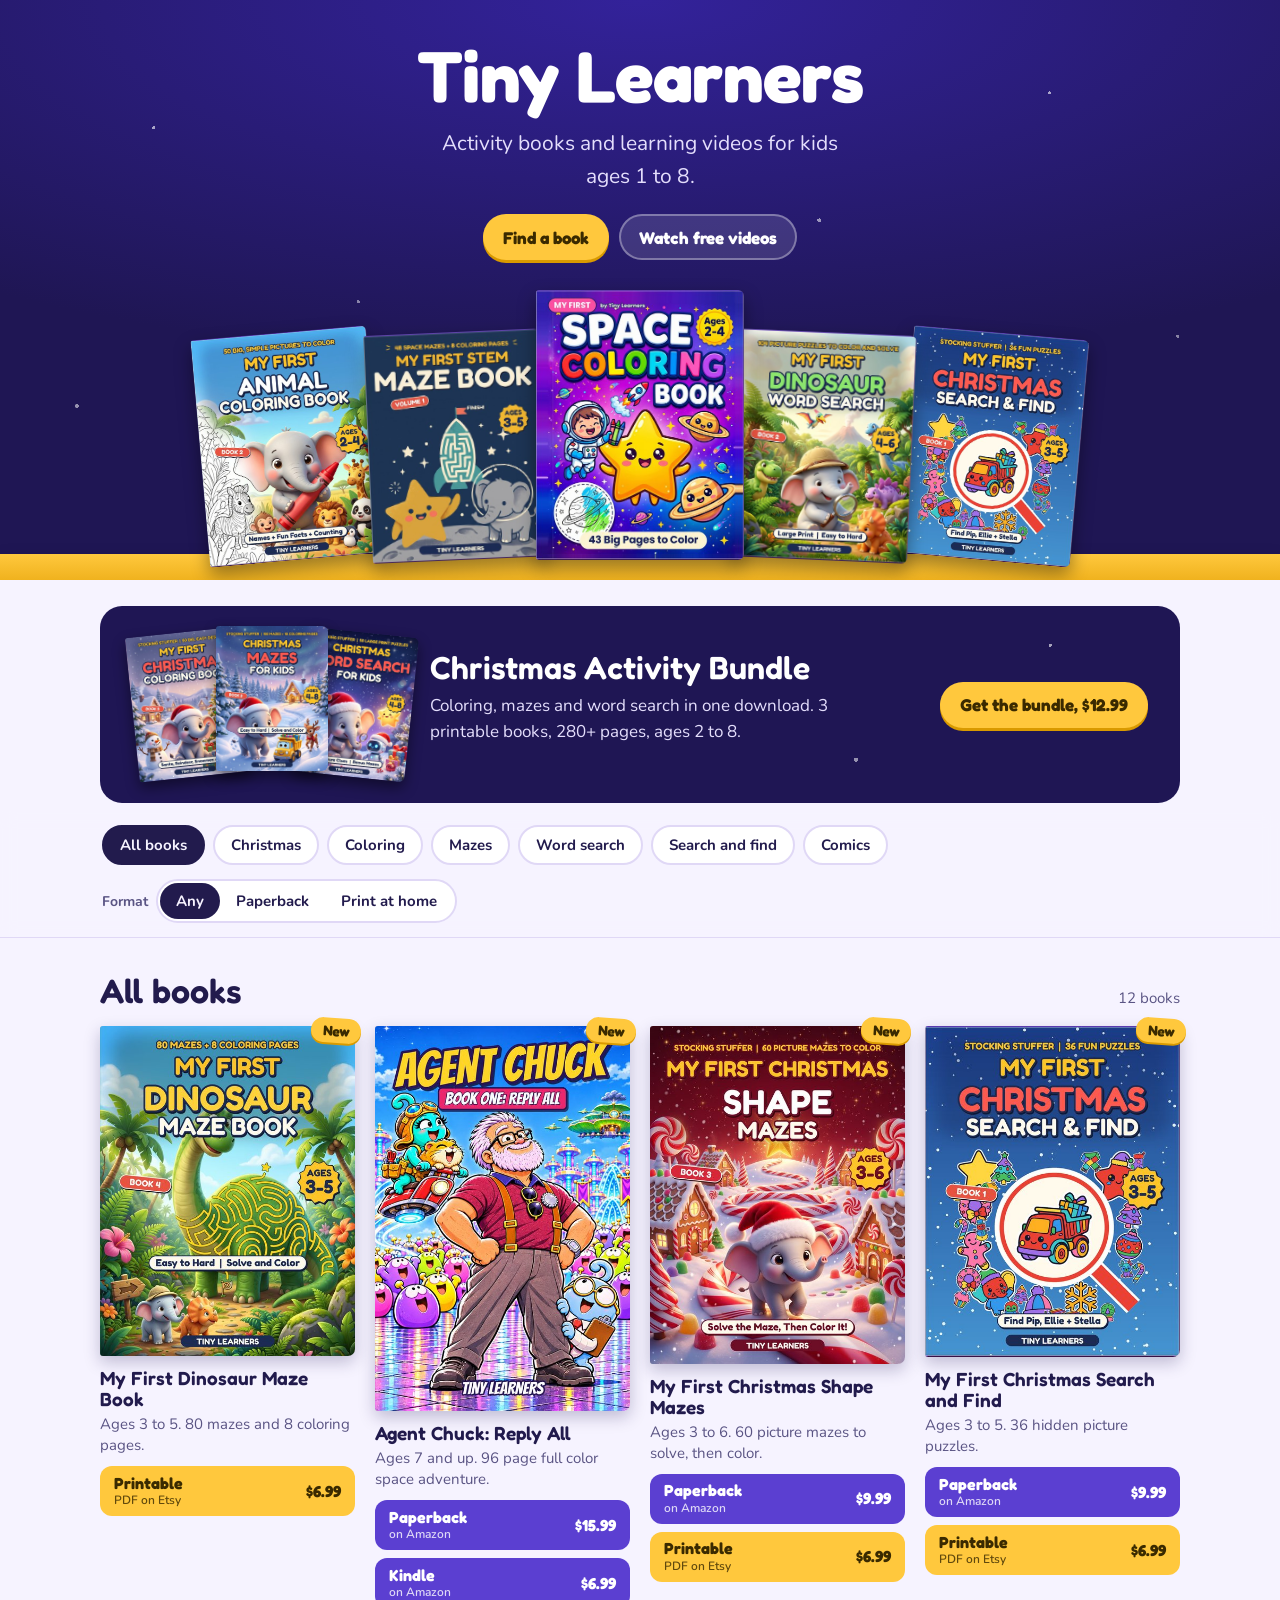
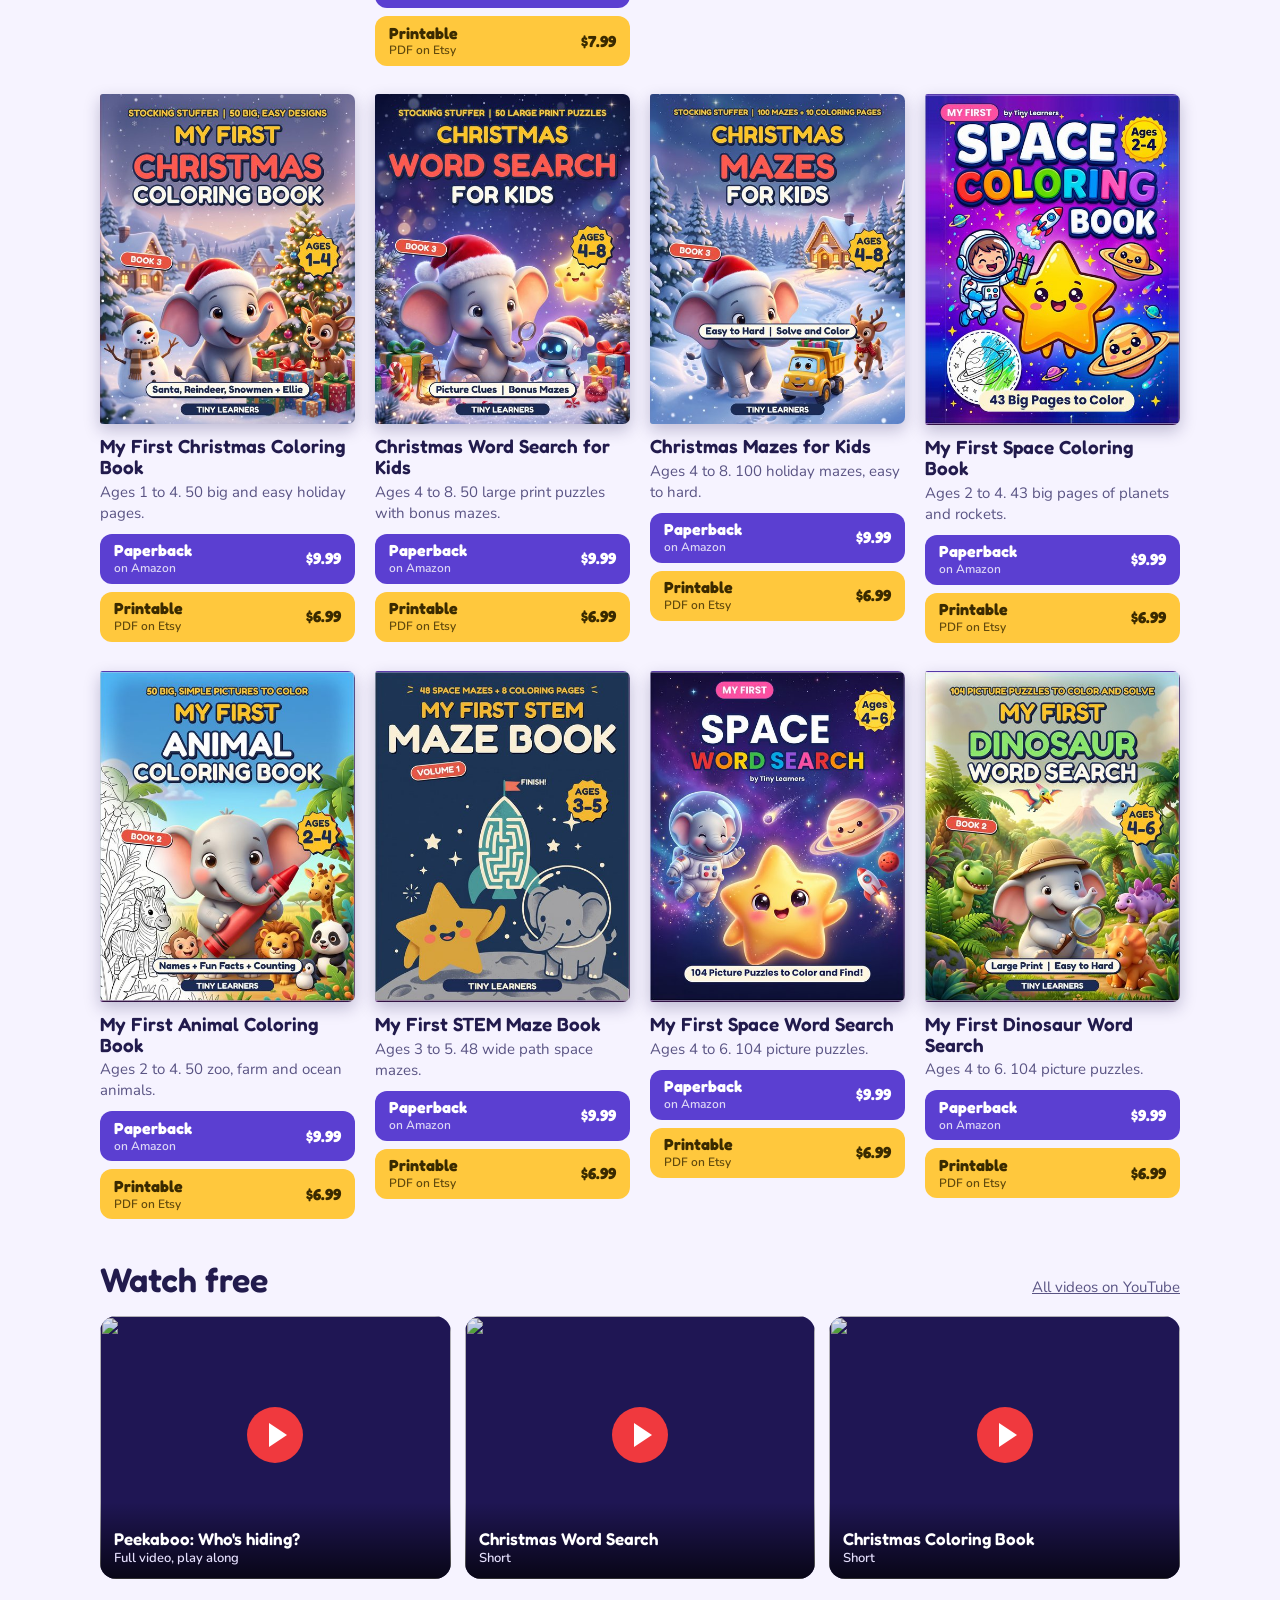
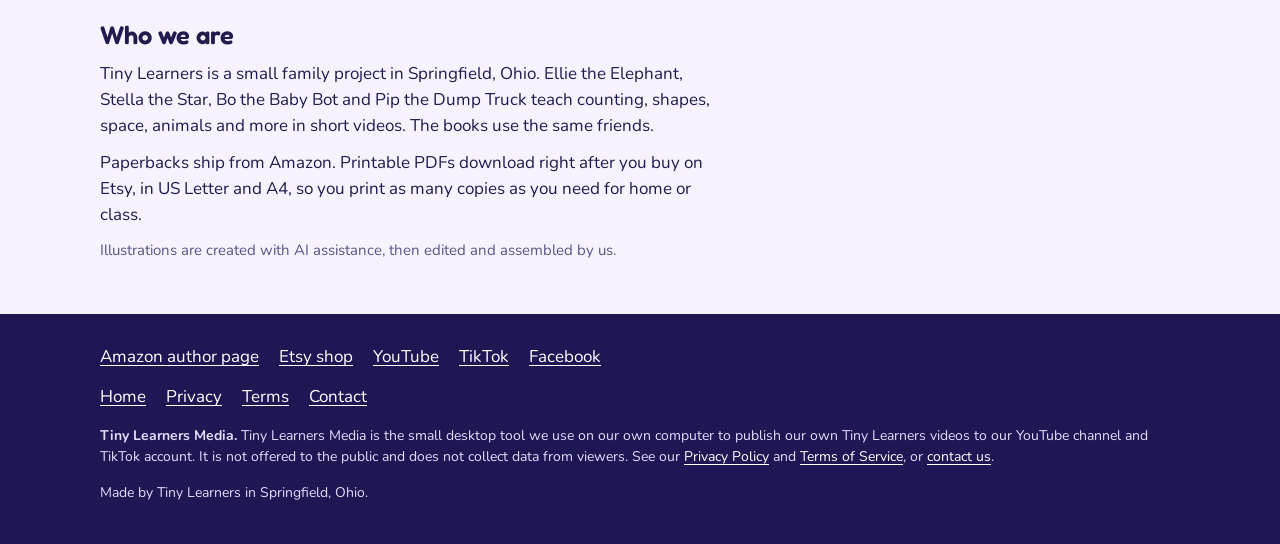
==== commit 2b585cb3: "Add My First Dinosaur Maze Book (printable on Etsy) Co-Authored-By: Claude Opus 5.5 <noreply@anthrop" ====
--- a/links.html
+++ b/links.html
@@ -203,9 +203,10 @@
     <section id="books" aria-labelledby="books-h">
       <div class="sec-h">
         <h2 id="books-h">All books</h2>
-        <p class="count" id="count" aria-live="polite">11 books</p>
+        <p class="count" id="count" aria-live="polite">12 books</p>
       </div>
       <ul class="books" id="list">
+<li class="book" data-kind="mazes" data-themes="dinosaurs" data-formats="print"><div class="art"><a class="artlink" href="https://www.etsy.com/listing/4625852282" target="_blank" rel="noopener" aria-label="Buy My First Dinosaur Maze Book on Etsy"><img class="cv" src="img/books/dino-maze.jpg" width="480" height="621" style="aspect-ratio:480/621" alt="Cover of My First Dinosaur Maze Book" loading="lazy" decoding="async"></a><span class="flag">New</span></div><h3>My First Dinosaur Maze Book</h3><p class="meta">Ages 3 to 5. 80 mazes and 8 coloring pages.</p><div class="buys"><a class="buy buy-print" href="https://www.etsy.com/listing/4625852282" target="_blank" rel="noopener" aria-label="Printable of My First Dinosaur Maze Book on Etsy, $6.99"><span class="bl">Printable<small>PDF on Etsy</small></span><span class="bp">$6.99</span></a></div></li>
 <li class="book" data-kind="comics" data-themes="comics" data-formats="paperback kindle print"><div class="art"><button type="button" class="artlink choose" aria-haspopup="dialog" aria-label="Choose where to buy Agent Chuck: Reply All"><img class="cv" src="img/books/agent-chuck.jpg" width="480" height="724" style="aspect-ratio:480/724" alt="Cover of Agent Chuck: Reply All" loading="lazy" decoding="async"></button><span class="flag">New</span></div><h3>Agent Chuck: Reply All</h3><p class="meta">Ages 7 and up. 96 page full color space adventure.</p><div class="buys"><a class="buy buy-paperback" href="https://www.amazon.com/dp/B0HSL2GQD8" target="_blank" rel="noopener" aria-label="Paperback of Agent Chuck: Reply All on Amazon, $15.99"><span class="bl">Paperback<small>on Amazon</small></span><span class="bp">$15.99</span></a><a class="buy buy-kindle" href="https://www.amazon.com/dp/B0HSJZ2Z18" target="_blank" rel="noopener" aria-label="Kindle of Agent Chuck: Reply All on Amazon, $6.99"><span class="bl">Kindle<small>on Amazon</small></span><span class="bp">$6.99</span></a><a class="buy buy-print" href="https://www.etsy.com/listing/4616712001" target="_blank" rel="noopener" aria-label="Printable of Agent Chuck: Reply All on Etsy, $7.99"><span class="bl">Printable<small>PDF on Etsy</small></span><span class="bp">$7.99</span></a></div></li>
 <li class="book" data-kind="mazes" data-themes="christmas" data-formats="paperback print"><div class="art"><button type="button" class="artlink choose" aria-haspopup="dialog" aria-label="Choose where to buy My First Christmas Shape Mazes"><img class="cv" src="img/books/xmas-shape-mazes.jpg" width="480" height="635" style="aspect-ratio:480/635" alt="Cover of My First Christmas Shape Mazes" loading="lazy" decoding="async"></button><span class="flag">New</span></div><h3>My First Christmas Shape Mazes</h3><p class="meta">Ages 3 to 6. 60 picture mazes to solve, then color.</p><div class="buys"><a class="buy buy-paperback" href="https://www.amazon.com/dp/B0HSST38H7" target="_blank" rel="noopener" aria-label="Paperback of My First Christmas Shape Mazes on Amazon, $9.99"><span class="bl">Paperback<small>on Amazon</small></span><span class="bp">$9.99</span></a><a class="buy buy-print" href="https://www.etsy.com/listing/4620714839" target="_blank" rel="noopener" aria-label="Printable of My First Christmas Shape Mazes on Etsy, $6.99"><span class="bl">Printable<small>PDF on Etsy</small></span><span class="bp">$6.99</span></a></div></li>
 <li class="book" data-kind="search" data-themes="christmas" data-formats="paperback print"><div class="art"><button type="button" class="artlink choose" aria-haspopup="dialog" aria-label="Choose where to buy My First Christmas Search and Find"><img class="cv" src="img/books/xmas-search-find.jpg" width="480" height="623" style="aspect-ratio:480/623" alt="Cover of My First Christmas Search and Find" loading="lazy" decoding="async"></button><span class="flag">New</span></div><h3>My First Christmas Search and Find</h3><p class="meta">Ages 3 to 5. 36 hidden picture puzzles.</p><div class="buys"><a class="buy buy-paperback" href="https://www.amazon.com/dp/B0HRYKTGF6" target="_blank" rel="noopener" aria-label="Paperback of My First Christmas Search and Find on Amazon, $9.99"><span class="bl">Paperback<small>on Amazon</small></span><span class="bp">$9.99</span></a><a class="buy buy-print" href="https://www.etsy.com/listing/4619001616" target="_blank" rel="noopener" aria-label="Printable of My First Christmas Search and Find on Etsy, $6.99"><span class="bl">Printable<small>PDF on Etsy</small></span><span class="bp">$6.99</span></a></div></li>
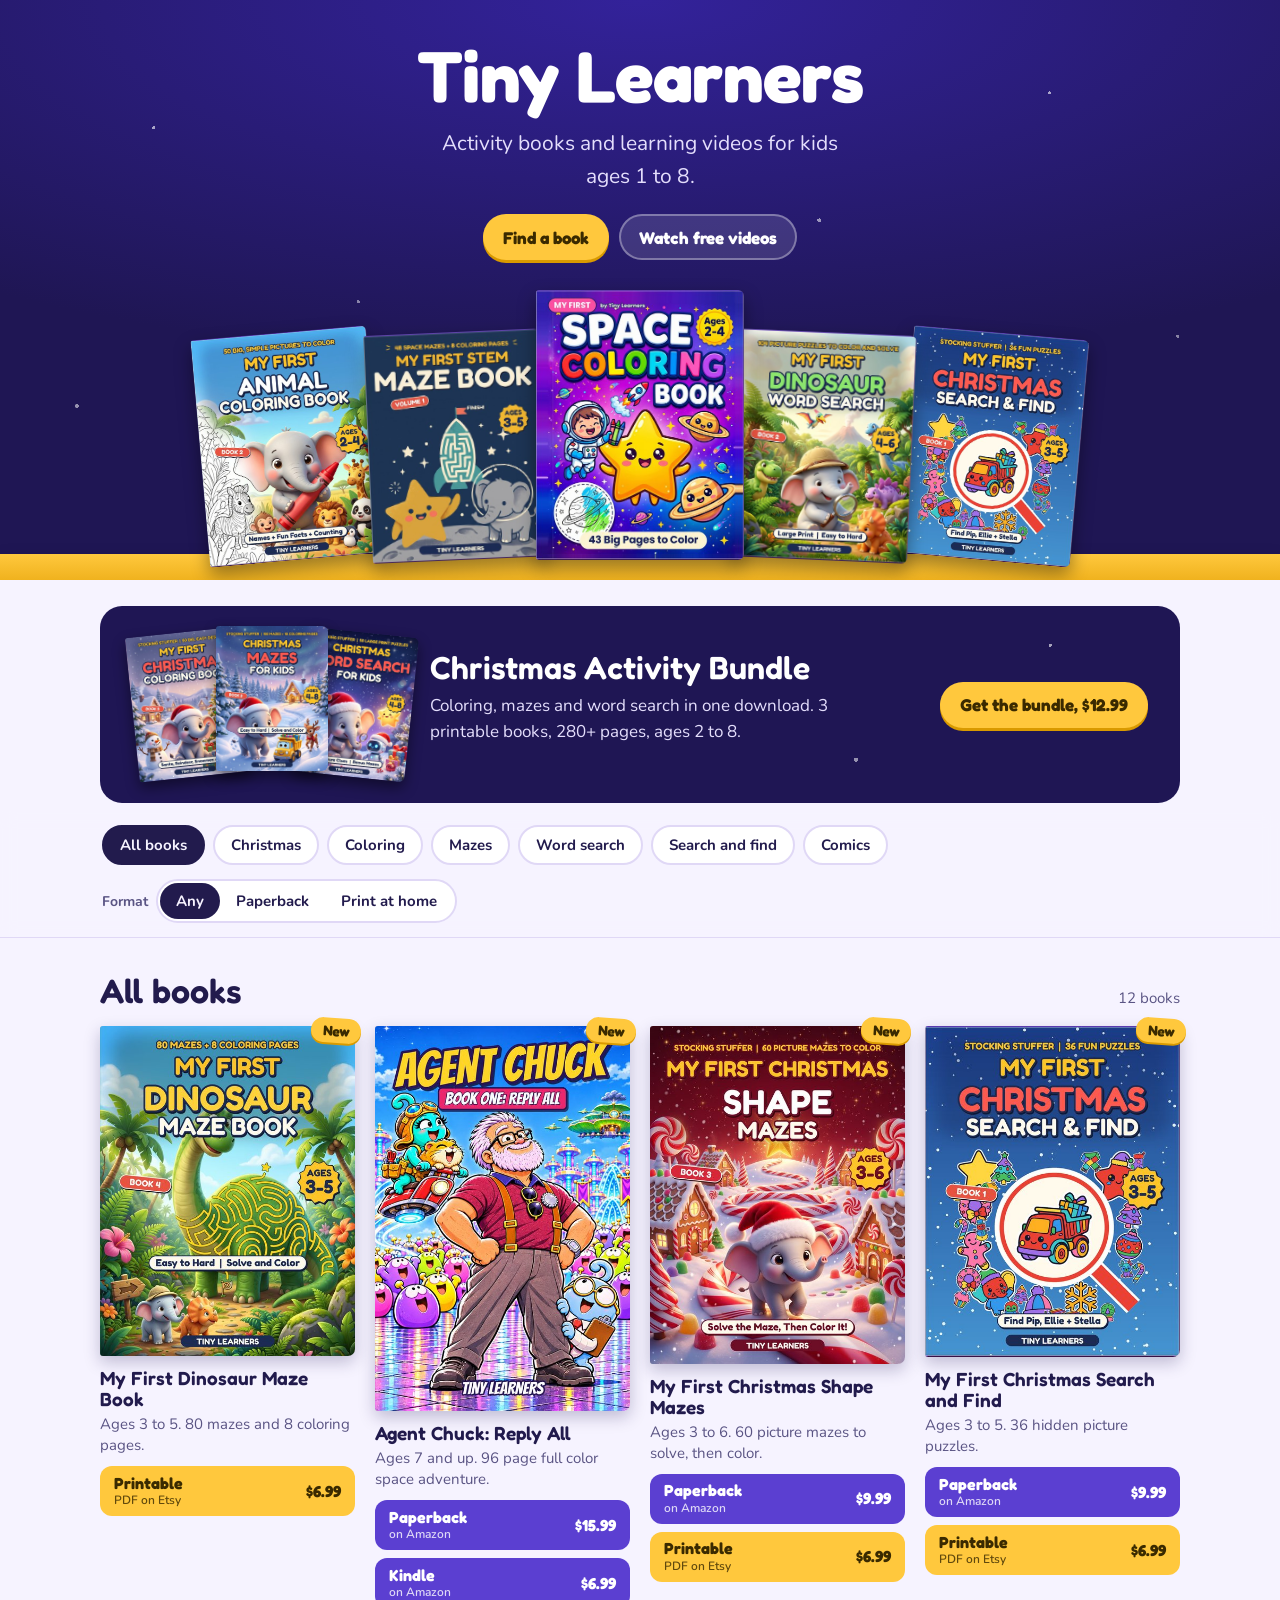
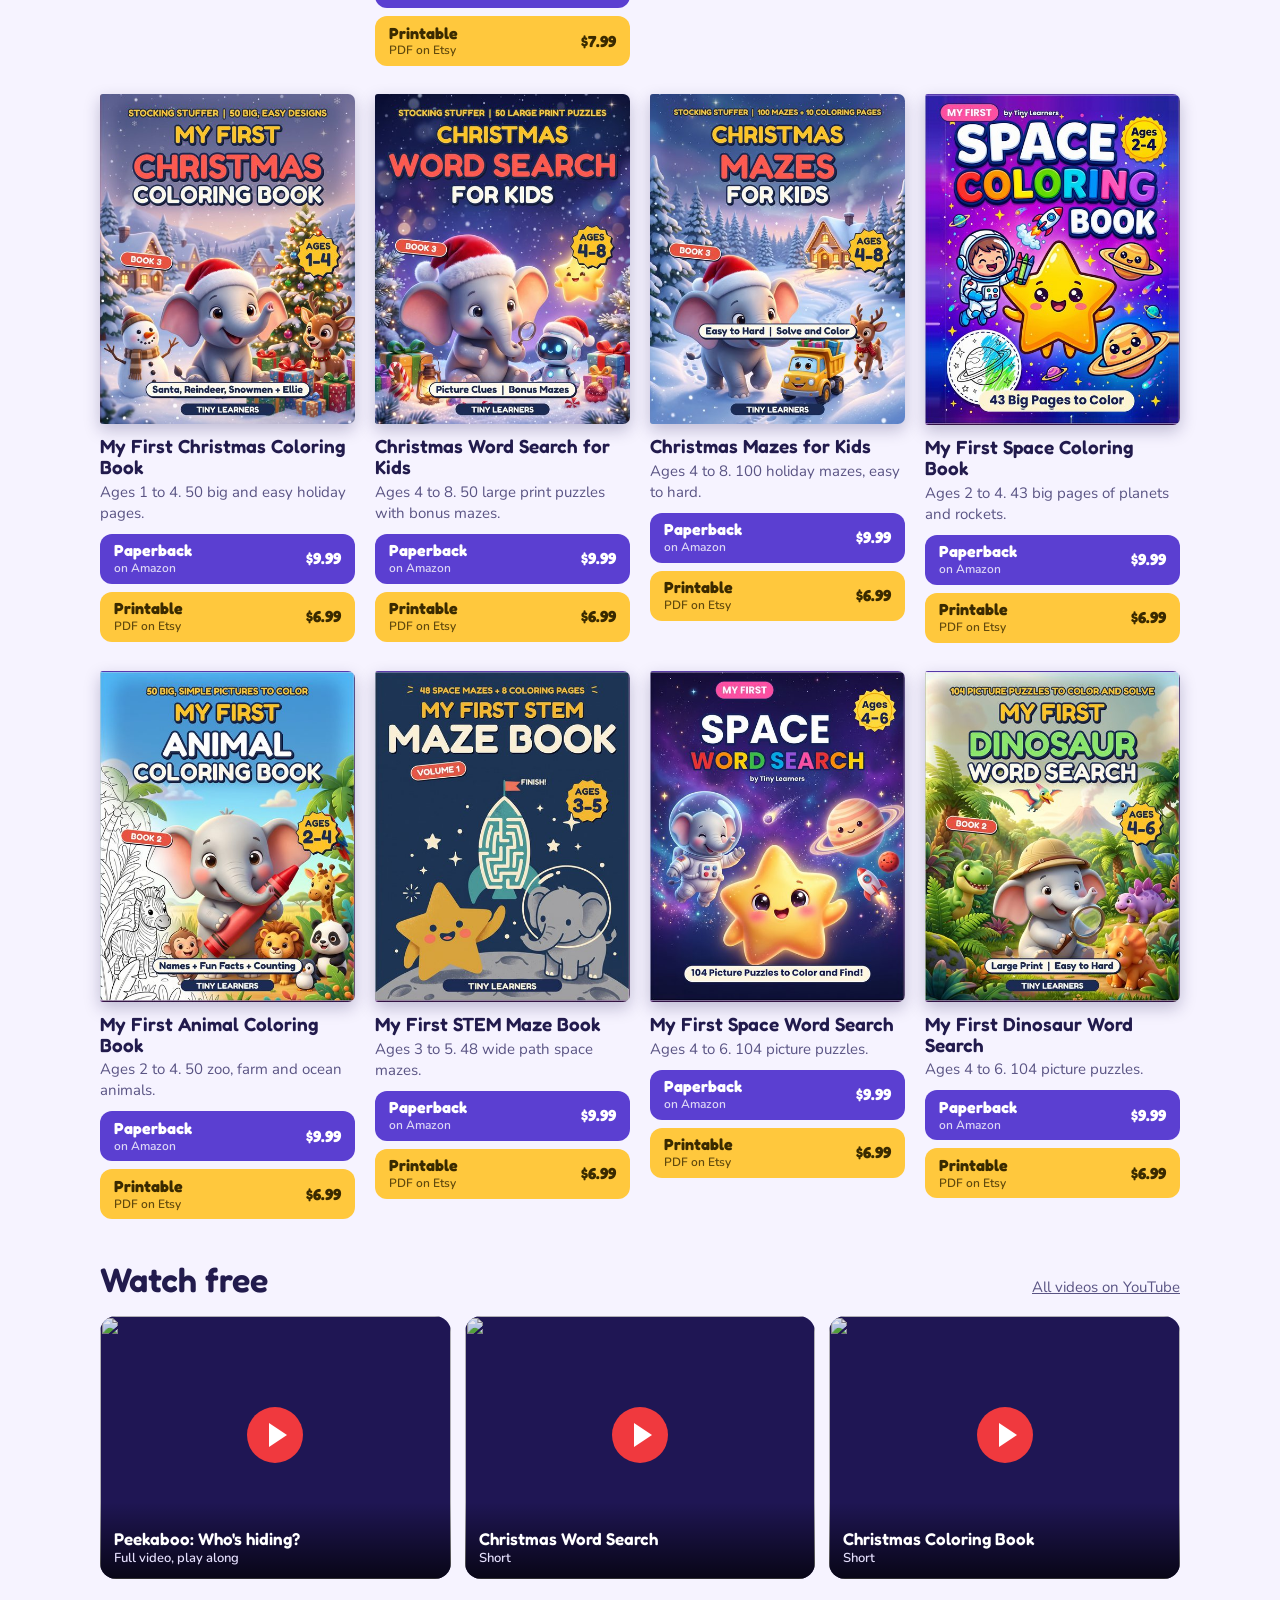
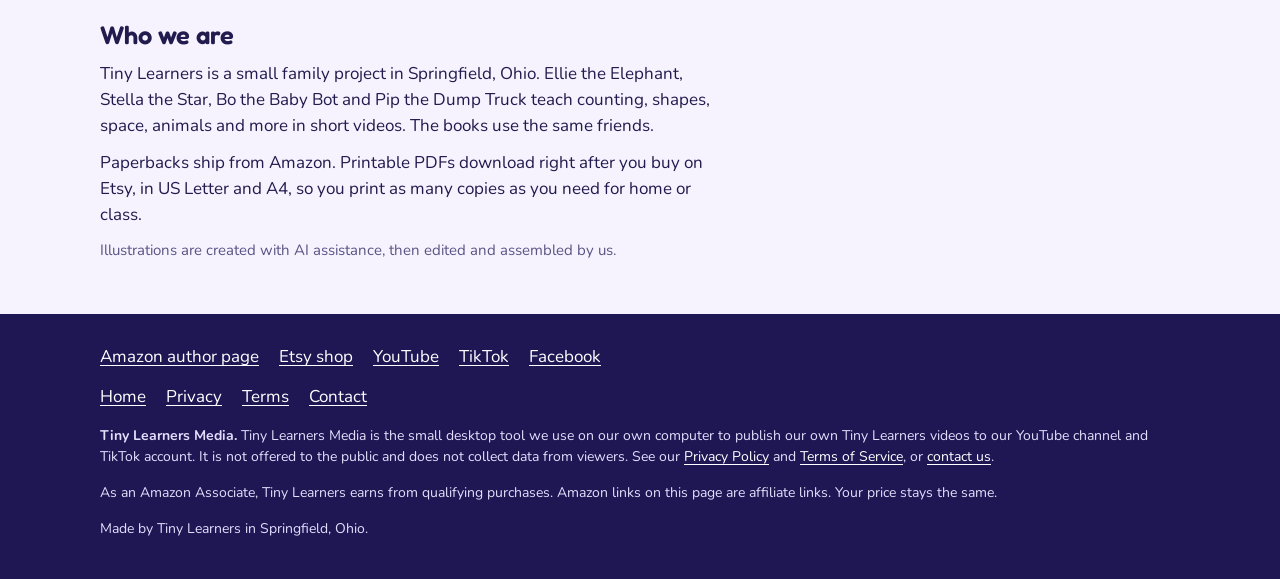
==== commit b78ac23c: "Add Amazon Associates tag to Amazon links, disclosure line and privacy note Co-Authored-By: Claude O" ====
--- a/links.html
+++ b/links.html
@@ -207,23 +207,23 @@
       </div>
       <ul class="books" id="list">
 <li class="book" data-kind="mazes" data-themes="dinosaurs" data-formats="print"><div class="art"><a class="artlink" href="https://www.etsy.com/listing/4625852282" target="_blank" rel="noopener" aria-label="Buy My First Dinosaur Maze Book on Etsy"><img class="cv" src="img/books/dino-maze.jpg" width="480" height="621" style="aspect-ratio:480/621" alt="Cover of My First Dinosaur Maze Book" loading="lazy" decoding="async"></a><span class="flag">New</span></div><h3>My First Dinosaur Maze Book</h3><p class="meta">Ages 3 to 5. 80 mazes and 8 coloring pages.</p><div class="buys"><a class="buy buy-print" href="https://www.etsy.com/listing/4625852282" target="_blank" rel="noopener" aria-label="Printable of My First Dinosaur Maze Book on Etsy, $6.99"><span class="bl">Printable<small>PDF on Etsy</small></span><span class="bp">$6.99</span></a></div></li>
-<li class="book" data-kind="comics" data-themes="comics" data-formats="paperback kindle print"><div class="art"><button type="button" class="artlink choose" aria-haspopup="dialog" aria-label="Choose where to buy Agent Chuck: Reply All"><img class="cv" src="img/books/agent-chuck.jpg" width="480" height="724" style="aspect-ratio:480/724" alt="Cover of Agent Chuck: Reply All" loading="lazy" decoding="async"></button><span class="flag">New</span></div><h3>Agent Chuck: Reply All</h3><p class="meta">Ages 7 and up. 96 page full color space adventure.</p><div class="buys"><a class="buy buy-paperback" href="https://www.amazon.com/dp/B0HSL2GQD8" target="_blank" rel="noopener" aria-label="Paperback of Agent Chuck: Reply All on Amazon, $15.99"><span class="bl">Paperback<small>on Amazon</small></span><span class="bp">$15.99</span></a><a class="buy buy-kindle" href="https://www.amazon.com/dp/B0HSJZ2Z18" target="_blank" rel="noopener" aria-label="Kindle of Agent Chuck: Reply All on Amazon, $6.99"><span class="bl">Kindle<small>on Amazon</small></span><span class="bp">$6.99</span></a><a class="buy buy-print" href="https://www.etsy.com/listing/4616712001" target="_blank" rel="noopener" aria-label="Printable of Agent Chuck: Reply All on Etsy, $7.99"><span class="bl">Printable<small>PDF on Etsy</small></span><span class="bp">$7.99</span></a></div></li>
-<li class="book" data-kind="mazes" data-themes="christmas" data-formats="paperback print"><div class="art"><button type="button" class="artlink choose" aria-haspopup="dialog" aria-label="Choose where to buy My First Christmas Shape Mazes"><img class="cv" src="img/books/xmas-shape-mazes.jpg" width="480" height="635" style="aspect-ratio:480/635" alt="Cover of My First Christmas Shape Mazes" loading="lazy" decoding="async"></button><span class="flag">New</span></div><h3>My First Christmas Shape Mazes</h3><p class="meta">Ages 3 to 6. 60 picture mazes to solve, then color.</p><div class="buys"><a class="buy buy-paperback" href="https://www.amazon.com/dp/B0HSST38H7" target="_blank" rel="noopener" aria-label="Paperback of My First Christmas Shape Mazes on Amazon, $9.99"><span class="bl">Paperback<small>on Amazon</small></span><span class="bp">$9.99</span></a><a class="buy buy-print" href="https://www.etsy.com/listing/4620714839" target="_blank" rel="noopener" aria-label="Printable of My First Christmas Shape Mazes on Etsy, $6.99"><span class="bl">Printable<small>PDF on Etsy</small></span><span class="bp">$6.99</span></a></div></li>
-<li class="book" data-kind="search" data-themes="christmas" data-formats="paperback print"><div class="art"><button type="button" class="artlink choose" aria-haspopup="dialog" aria-label="Choose where to buy My First Christmas Search and Find"><img class="cv" src="img/books/xmas-search-find.jpg" width="480" height="623" style="aspect-ratio:480/623" alt="Cover of My First Christmas Search and Find" loading="lazy" decoding="async"></button><span class="flag">New</span></div><h3>My First Christmas Search and Find</h3><p class="meta">Ages 3 to 5. 36 hidden picture puzzles.</p><div class="buys"><a class="buy buy-paperback" href="https://www.amazon.com/dp/B0HRYKTGF6" target="_blank" rel="noopener" aria-label="Paperback of My First Christmas Search and Find on Amazon, $9.99"><span class="bl">Paperback<small>on Amazon</small></span><span class="bp">$9.99</span></a><a class="buy buy-print" href="https://www.etsy.com/listing/4619001616" target="_blank" rel="noopener" aria-label="Printable of My First Christmas Search and Find on Etsy, $6.99"><span class="bl">Printable<small>PDF on Etsy</small></span><span class="bp">$6.99</span></a></div></li>
-<li class="book" data-kind="coloring" data-themes="christmas" data-formats="paperback print"><div class="art"><button type="button" class="artlink choose" aria-haspopup="dialog" aria-label="Choose where to buy My First Christmas Coloring Book"><img class="cv" src="img/books/xmas-coloring.jpg" width="480" height="621" style="aspect-ratio:480/621" alt="Cover of My First Christmas Coloring Book" loading="lazy" decoding="async"></button></div><h3>My First Christmas Coloring Book</h3><p class="meta">Ages 1 to 4. 50 big and easy holiday pages.</p><div class="buys"><a class="buy buy-paperback" href="https://www.amazon.com/dp/B0HRRD8DKT" target="_blank" rel="noopener" aria-label="Paperback of My First Christmas Coloring Book on Amazon, $9.99"><span class="bl">Paperback<small>on Amazon</small></span><span class="bp">$9.99</span></a><a class="buy buy-print" href="https://www.etsy.com/listing/4610915945" target="_blank" rel="noopener" aria-label="Printable of My First Christmas Coloring Book on Etsy, $6.99"><span class="bl">Printable<small>PDF on Etsy</small></span><span class="bp">$6.99</span></a></div></li>
-<li class="book" data-kind="wordsearch" data-themes="christmas" data-formats="paperback print"><div class="art"><button type="button" class="artlink choose" aria-haspopup="dialog" aria-label="Choose where to buy Christmas Word Search for Kids"><img class="cv" src="img/books/xmas-word-search.jpg" width="480" height="621" style="aspect-ratio:480/621" alt="Cover of Christmas Word Search for Kids" loading="lazy" decoding="async"></button></div><h3>Christmas Word Search for Kids</h3><p class="meta">Ages 4 to 8. 50 large print puzzles with bonus mazes.</p><div class="buys"><a class="buy buy-paperback" href="https://www.amazon.com/dp/B0HQXY3JF4" target="_blank" rel="noopener" aria-label="Paperback of Christmas Word Search for Kids on Amazon, $9.99"><span class="bl">Paperback<small>on Amazon</small></span><span class="bp">$9.99</span></a><a class="buy buy-print" href="https://www.etsy.com/listing/4610936816" target="_blank" rel="noopener" aria-label="Printable of Christmas Word Search for Kids on Etsy, $6.99"><span class="bl">Printable<small>PDF on Etsy</small></span><span class="bp">$6.99</span></a></div></li>
-<li class="book" data-kind="mazes" data-themes="christmas" data-formats="paperback print"><div class="art"><button type="button" class="artlink choose" aria-haspopup="dialog" aria-label="Choose where to buy Christmas Mazes for Kids"><img class="cv" src="img/books/xmas-maze.jpg" width="480" height="621" style="aspect-ratio:480/621" alt="Cover of Christmas Mazes for Kids" loading="lazy" decoding="async"></button></div><h3>Christmas Mazes for Kids</h3><p class="meta">Ages 4 to 8. 100 holiday mazes, easy to hard.</p><div class="buys"><a class="buy buy-paperback" href="https://www.amazon.com/dp/B0HR1RRNCD" target="_blank" rel="noopener" aria-label="Paperback of Christmas Mazes for Kids on Amazon, $9.99"><span class="bl">Paperback<small>on Amazon</small></span><span class="bp">$9.99</span></a><a class="buy buy-print" href="https://www.etsy.com/listing/4611716552" target="_blank" rel="noopener" aria-label="Printable of Christmas Mazes for Kids on Etsy, $6.99"><span class="bl">Printable<small>PDF on Etsy</small></span><span class="bp">$6.99</span></a></div></li>
-<li class="book" data-kind="coloring" data-themes="space" data-formats="paperback print"><div class="art"><button type="button" class="artlink choose" aria-haspopup="dialog" aria-label="Choose where to buy My First Space Coloring Book"><img class="cv" src="img/books/space-coloring.jpg" width="480" height="623" style="aspect-ratio:480/623" alt="Cover of My First Space Coloring Book" loading="lazy" decoding="async"></button></div><h3>My First Space Coloring Book</h3><p class="meta">Ages 2 to 4. 43 big pages of planets and rockets.</p><div class="buys"><a class="buy buy-paperback" href="https://www.amazon.com/dp/B0HPSQ8VM6" target="_blank" rel="noopener" aria-label="Paperback of My First Space Coloring Book on Amazon, $9.99"><span class="bl">Paperback<small>on Amazon</small></span><span class="bp">$9.99</span></a><a class="buy buy-print" href="https://www.etsy.com/listing/4610870364" target="_blank" rel="noopener" aria-label="Printable of My First Space Coloring Book on Etsy, $6.99"><span class="bl">Printable<small>PDF on Etsy</small></span><span class="bp">$6.99</span></a></div></li>
-<li class="book" data-kind="coloring" data-themes="animals" data-formats="paperback print"><div class="art"><button type="button" class="artlink choose" aria-haspopup="dialog" aria-label="Choose where to buy My First Animal Coloring Book"><img class="cv" src="img/books/animal-coloring.jpg" width="480" height="623" style="aspect-ratio:480/623" alt="Cover of My First Animal Coloring Book" loading="lazy" decoding="async"></button></div><h3>My First Animal Coloring Book</h3><p class="meta">Ages 2 to 4. 50 zoo, farm and ocean animals.</p><div class="buys"><a class="buy buy-paperback" href="https://www.amazon.com/dp/B0HQ53N3ZX" target="_blank" rel="noopener" aria-label="Paperback of My First Animal Coloring Book on Amazon, $9.99"><span class="bl">Paperback<small>on Amazon</small></span><span class="bp">$9.99</span></a><a class="buy buy-print" href="https://www.etsy.com/listing/4610855013" target="_blank" rel="noopener" aria-label="Printable of My First Animal Coloring Book on Etsy, $6.99"><span class="bl">Printable<small>PDF on Etsy</small></span><span class="bp">$6.99</span></a></div></li>
-<li class="book" data-kind="mazes" data-themes="space" data-formats="paperback print"><div class="art"><button type="button" class="artlink choose" aria-haspopup="dialog" aria-label="Choose where to buy My First STEM Maze Book"><img class="cv" src="img/books/stem-maze.jpg" width="480" height="623" style="aspect-ratio:480/623" alt="Cover of My First STEM Maze Book" loading="lazy" decoding="async"></button></div><h3>My First STEM Maze Book</h3><p class="meta">Ages 3 to 5. 48 wide path space mazes.</p><div class="buys"><a class="buy buy-paperback" href="https://www.amazon.com/dp/B0HPNW81W8" target="_blank" rel="noopener" aria-label="Paperback of My First STEM Maze Book on Amazon, $9.99"><span class="bl">Paperback<small>on Amazon</small></span><span class="bp">$9.99</span></a><a class="buy buy-print" href="https://www.etsy.com/listing/4610873516" target="_blank" rel="noopener" aria-label="Printable of My First STEM Maze Book on Etsy, $6.99"><span class="bl">Printable<small>PDF on Etsy</small></span><span class="bp">$6.99</span></a></div></li>
-<li class="book" data-kind="wordsearch" data-themes="space" data-formats="paperback print"><div class="art"><button type="button" class="artlink choose" aria-haspopup="dialog" aria-label="Choose where to buy My First Space Word Search"><img class="cv" src="img/books/space-word-search.jpg" width="480" height="623" style="aspect-ratio:480/623" alt="Cover of My First Space Word Search" loading="lazy" decoding="async"></button></div><h3>My First Space Word Search</h3><p class="meta">Ages 4 to 6. 104 picture puzzles.</p><div class="buys"><a class="buy buy-paperback" href="https://www.amazon.com/dp/B0HPRZD5RH" target="_blank" rel="noopener" aria-label="Paperback of My First Space Word Search on Amazon, $9.99"><span class="bl">Paperback<small>on Amazon</small></span><span class="bp">$9.99</span></a><a class="buy buy-print" href="https://www.etsy.com/listing/4610871548" target="_blank" rel="noopener" aria-label="Printable of My First Space Word Search on Etsy, $6.99"><span class="bl">Printable<small>PDF on Etsy</small></span><span class="bp">$6.99</span></a></div></li>
-<li class="book" data-kind="wordsearch" data-themes="dinosaurs" data-formats="paperback print"><div class="art"><button type="button" class="artlink choose" aria-haspopup="dialog" aria-label="Choose where to buy My First Dinosaur Word Search"><img class="cv" src="img/books/dino-word-search.jpg" width="480" height="623" style="aspect-ratio:480/623" alt="Cover of My First Dinosaur Word Search" loading="lazy" decoding="async"></button></div><h3>My First Dinosaur Word Search</h3><p class="meta">Ages 4 to 6. 104 picture puzzles.</p><div class="buys"><a class="buy buy-paperback" href="https://www.amazon.com/dp/B0HQ4YXTPR" target="_blank" rel="noopener" aria-label="Paperback of My First Dinosaur Word Search on Amazon, $9.99"><span class="bl">Paperback<small>on Amazon</small></span><span class="bp">$9.99</span></a><a class="buy buy-print" href="https://www.etsy.com/listing/4610875376" target="_blank" rel="noopener" aria-label="Printable of My First Dinosaur Word Search on Etsy, $6.99"><span class="bl">Printable<small>PDF on Etsy</small></span><span class="bp">$6.99</span></a></div></li>
+<li class="book" data-kind="comics" data-themes="comics" data-formats="paperback kindle print"><div class="art"><button type="button" class="artlink choose" aria-haspopup="dialog" aria-label="Choose where to buy Agent Chuck: Reply All"><img class="cv" src="img/books/agent-chuck.jpg" width="480" height="724" style="aspect-ratio:480/724" alt="Cover of Agent Chuck: Reply All" loading="lazy" decoding="async"></button><span class="flag">New</span></div><h3>Agent Chuck: Reply All</h3><p class="meta">Ages 7 and up. 96 page full color space adventure.</p><div class="buys"><a class="buy buy-paperback" href="https://www.amazon.com/dp/B0HSL2GQD8?tag=tinylearner08-20" target="_blank" rel="noopener" aria-label="Paperback of Agent Chuck: Reply All on Amazon, $15.99"><span class="bl">Paperback<small>on Amazon</small></span><span class="bp">$15.99</span></a><a class="buy buy-kindle" href="https://www.amazon.com/dp/B0HSJZ2Z18?tag=tinylearner08-20" target="_blank" rel="noopener" aria-label="Kindle of Agent Chuck: Reply All on Amazon, $6.99"><span class="bl">Kindle<small>on Amazon</small></span><span class="bp">$6.99</span></a><a class="buy buy-print" href="https://www.etsy.com/listing/4616712001" target="_blank" rel="noopener" aria-label="Printable of Agent Chuck: Reply All on Etsy, $7.99"><span class="bl">Printable<small>PDF on Etsy</small></span><span class="bp">$7.99</span></a></div></li>
+<li class="book" data-kind="mazes" data-themes="christmas" data-formats="paperback print"><div class="art"><button type="button" class="artlink choose" aria-haspopup="dialog" aria-label="Choose where to buy My First Christmas Shape Mazes"><img class="cv" src="img/books/xmas-shape-mazes.jpg" width="480" height="635" style="aspect-ratio:480/635" alt="Cover of My First Christmas Shape Mazes" loading="lazy" decoding="async"></button><span class="flag">New</span></div><h3>My First Christmas Shape Mazes</h3><p class="meta">Ages 3 to 6. 60 picture mazes to solve, then color.</p><div class="buys"><a class="buy buy-paperback" href="https://www.amazon.com/dp/B0HSST38H7?tag=tinylearner08-20" target="_blank" rel="noopener" aria-label="Paperback of My First Christmas Shape Mazes on Amazon, $9.99"><span class="bl">Paperback<small>on Amazon</small></span><span class="bp">$9.99</span></a><a class="buy buy-print" href="https://www.etsy.com/listing/4620714839" target="_blank" rel="noopener" aria-label="Printable of My First Christmas Shape Mazes on Etsy, $6.99"><span class="bl">Printable<small>PDF on Etsy</small></span><span class="bp">$6.99</span></a></div></li>
+<li class="book" data-kind="search" data-themes="christmas" data-formats="paperback print"><div class="art"><button type="button" class="artlink choose" aria-haspopup="dialog" aria-label="Choose where to buy My First Christmas Search and Find"><img class="cv" src="img/books/xmas-search-find.jpg" width="480" height="623" style="aspect-ratio:480/623" alt="Cover of My First Christmas Search and Find" loading="lazy" decoding="async"></button><span class="flag">New</span></div><h3>My First Christmas Search and Find</h3><p class="meta">Ages 3 to 5. 36 hidden picture puzzles.</p><div class="buys"><a class="buy buy-paperback" href="https://www.amazon.com/dp/B0HRYKTGF6?tag=tinylearner08-20" target="_blank" rel="noopener" aria-label="Paperback of My First Christmas Search and Find on Amazon, $9.99"><span class="bl">Paperback<small>on Amazon</small></span><span class="bp">$9.99</span></a><a class="buy buy-print" href="https://www.etsy.com/listing/4619001616" target="_blank" rel="noopener" aria-label="Printable of My First Christmas Search and Find on Etsy, $6.99"><span class="bl">Printable<small>PDF on Etsy</small></span><span class="bp">$6.99</span></a></div></li>
+<li class="book" data-kind="coloring" data-themes="christmas" data-formats="paperback print"><div class="art"><button type="button" class="artlink choose" aria-haspopup="dialog" aria-label="Choose where to buy My First Christmas Coloring Book"><img class="cv" src="img/books/xmas-coloring.jpg" width="480" height="621" style="aspect-ratio:480/621" alt="Cover of My First Christmas Coloring Book" loading="lazy" decoding="async"></button></div><h3>My First Christmas Coloring Book</h3><p class="meta">Ages 1 to 4. 50 big and easy holiday pages.</p><div class="buys"><a class="buy buy-paperback" href="https://www.amazon.com/dp/B0HRRD8DKT?tag=tinylearner08-20" target="_blank" rel="noopener" aria-label="Paperback of My First Christmas Coloring Book on Amazon, $9.99"><span class="bl">Paperback<small>on Amazon</small></span><span class="bp">$9.99</span></a><a class="buy buy-print" href="https://www.etsy.com/listing/4610915945" target="_blank" rel="noopener" aria-label="Printable of My First Christmas Coloring Book on Etsy, $6.99"><span class="bl">Printable<small>PDF on Etsy</small></span><span class="bp">$6.99</span></a></div></li>
+<li class="book" data-kind="wordsearch" data-themes="christmas" data-formats="paperback print"><div class="art"><button type="button" class="artlink choose" aria-haspopup="dialog" aria-label="Choose where to buy Christmas Word Search for Kids"><img class="cv" src="img/books/xmas-word-search.jpg" width="480" height="621" style="aspect-ratio:480/621" alt="Cover of Christmas Word Search for Kids" loading="lazy" decoding="async"></button></div><h3>Christmas Word Search for Kids</h3><p class="meta">Ages 4 to 8. 50 large print puzzles with bonus mazes.</p><div class="buys"><a class="buy buy-paperback" href="https://www.amazon.com/dp/B0HQXY3JF4?tag=tinylearner08-20" target="_blank" rel="noopener" aria-label="Paperback of Christmas Word Search for Kids on Amazon, $9.99"><span class="bl">Paperback<small>on Amazon</small></span><span class="bp">$9.99</span></a><a class="buy buy-print" href="https://www.etsy.com/listing/4610936816" target="_blank" rel="noopener" aria-label="Printable of Christmas Word Search for Kids on Etsy, $6.99"><span class="bl">Printable<small>PDF on Etsy</small></span><span class="bp">$6.99</span></a></div></li>
+<li class="book" data-kind="mazes" data-themes="christmas" data-formats="paperback print"><div class="art"><button type="button" class="artlink choose" aria-haspopup="dialog" aria-label="Choose where to buy Christmas Mazes for Kids"><img class="cv" src="img/books/xmas-maze.jpg" width="480" height="621" style="aspect-ratio:480/621" alt="Cover of Christmas Mazes for Kids" loading="lazy" decoding="async"></button></div><h3>Christmas Mazes for Kids</h3><p class="meta">Ages 4 to 8. 100 holiday mazes, easy to hard.</p><div class="buys"><a class="buy buy-paperback" href="https://www.amazon.com/dp/B0HR1RRNCD?tag=tinylearner08-20" target="_blank" rel="noopener" aria-label="Paperback of Christmas Mazes for Kids on Amazon, $9.99"><span class="bl">Paperback<small>on Amazon</small></span><span class="bp">$9.99</span></a><a class="buy buy-print" href="https://www.etsy.com/listing/4611716552" target="_blank" rel="noopener" aria-label="Printable of Christmas Mazes for Kids on Etsy, $6.99"><span class="bl">Printable<small>PDF on Etsy</small></span><span class="bp">$6.99</span></a></div></li>
+<li class="book" data-kind="coloring" data-themes="space" data-formats="paperback print"><div class="art"><button type="button" class="artlink choose" aria-haspopup="dialog" aria-label="Choose where to buy My First Space Coloring Book"><img class="cv" src="img/books/space-coloring.jpg" width="480" height="623" style="aspect-ratio:480/623" alt="Cover of My First Space Coloring Book" loading="lazy" decoding="async"></button></div><h3>My First Space Coloring Book</h3><p class="meta">Ages 2 to 4. 43 big pages of planets and rockets.</p><div class="buys"><a class="buy buy-paperback" href="https://www.amazon.com/dp/B0HPSQ8VM6?tag=tinylearner08-20" target="_blank" rel="noopener" aria-label="Paperback of My First Space Coloring Book on Amazon, $9.99"><span class="bl">Paperback<small>on Amazon</small></span><span class="bp">$9.99</span></a><a class="buy buy-print" href="https://www.etsy.com/listing/4610870364" target="_blank" rel="noopener" aria-label="Printable of My First Space Coloring Book on Etsy, $6.99"><span class="bl">Printable<small>PDF on Etsy</small></span><span class="bp">$6.99</span></a></div></li>
+<li class="book" data-kind="coloring" data-themes="animals" data-formats="paperback print"><div class="art"><button type="button" class="artlink choose" aria-haspopup="dialog" aria-label="Choose where to buy My First Animal Coloring Book"><img class="cv" src="img/books/animal-coloring.jpg" width="480" height="623" style="aspect-ratio:480/623" alt="Cover of My First Animal Coloring Book" loading="lazy" decoding="async"></button></div><h3>My First Animal Coloring Book</h3><p class="meta">Ages 2 to 4. 50 zoo, farm and ocean animals.</p><div class="buys"><a class="buy buy-paperback" href="https://www.amazon.com/dp/B0HQ53N3ZX?tag=tinylearner08-20" target="_blank" rel="noopener" aria-label="Paperback of My First Animal Coloring Book on Amazon, $9.99"><span class="bl">Paperback<small>on Amazon</small></span><span class="bp">$9.99</span></a><a class="buy buy-print" href="https://www.etsy.com/listing/4610855013" target="_blank" rel="noopener" aria-label="Printable of My First Animal Coloring Book on Etsy, $6.99"><span class="bl">Printable<small>PDF on Etsy</small></span><span class="bp">$6.99</span></a></div></li>
+<li class="book" data-kind="mazes" data-themes="space" data-formats="paperback print"><div class="art"><button type="button" class="artlink choose" aria-haspopup="dialog" aria-label="Choose where to buy My First STEM Maze Book"><img class="cv" src="img/books/stem-maze.jpg" width="480" height="623" style="aspect-ratio:480/623" alt="Cover of My First STEM Maze Book" loading="lazy" decoding="async"></button></div><h3>My First STEM Maze Book</h3><p class="meta">Ages 3 to 5. 48 wide path space mazes.</p><div class="buys"><a class="buy buy-paperback" href="https://www.amazon.com/dp/B0HPNW81W8?tag=tinylearner08-20" target="_blank" rel="noopener" aria-label="Paperback of My First STEM Maze Book on Amazon, $9.99"><span class="bl">Paperback<small>on Amazon</small></span><span class="bp">$9.99</span></a><a class="buy buy-print" href="https://www.etsy.com/listing/4610873516" target="_blank" rel="noopener" aria-label="Printable of My First STEM Maze Book on Etsy, $6.99"><span class="bl">Printable<small>PDF on Etsy</small></span><span class="bp">$6.99</span></a></div></li>
+<li class="book" data-kind="wordsearch" data-themes="space" data-formats="paperback print"><div class="art"><button type="button" class="artlink choose" aria-haspopup="dialog" aria-label="Choose where to buy My First Space Word Search"><img class="cv" src="img/books/space-word-search.jpg" width="480" height="623" style="aspect-ratio:480/623" alt="Cover of My First Space Word Search" loading="lazy" decoding="async"></button></div><h3>My First Space Word Search</h3><p class="meta">Ages 4 to 6. 104 picture puzzles.</p><div class="buys"><a class="buy buy-paperback" href="https://www.amazon.com/dp/B0HPRZD5RH?tag=tinylearner08-20" target="_blank" rel="noopener" aria-label="Paperback of My First Space Word Search on Amazon, $9.99"><span class="bl">Paperback<small>on Amazon</small></span><span class="bp">$9.99</span></a><a class="buy buy-print" href="https://www.etsy.com/listing/4610871548" target="_blank" rel="noopener" aria-label="Printable of My First Space Word Search on Etsy, $6.99"><span class="bl">Printable<small>PDF on Etsy</small></span><span class="bp">$6.99</span></a></div></li>
+<li class="book" data-kind="wordsearch" data-themes="dinosaurs" data-formats="paperback print"><div class="art"><button type="button" class="artlink choose" aria-haspopup="dialog" aria-label="Choose where to buy My First Dinosaur Word Search"><img class="cv" src="img/books/dino-word-search.jpg" width="480" height="623" style="aspect-ratio:480/623" alt="Cover of My First Dinosaur Word Search" loading="lazy" decoding="async"></button></div><h3>My First Dinosaur Word Search</h3><p class="meta">Ages 4 to 6. 104 picture puzzles.</p><div class="buys"><a class="buy buy-paperback" href="https://www.amazon.com/dp/B0HQ4YXTPR?tag=tinylearner08-20" target="_blank" rel="noopener" aria-label="Paperback of My First Dinosaur Word Search on Amazon, $9.99"><span class="bl">Paperback<small>on Amazon</small></span><span class="bp">$9.99</span></a><a class="buy buy-print" href="https://www.etsy.com/listing/4610875376" target="_blank" rel="noopener" aria-label="Printable of My First Dinosaur Word Search on Etsy, $6.99"><span class="bl">Printable<small>PDF on Etsy</small></span><span class="bp">$6.99</span></a></div></li>
       </ul>
       <div class="empty" id="empty" hidden>
         <p>No books match both filters yet.</p>
         <button type="button" class="chip" id="reset">Show all books</button>
       </div>
-      <noscript><p>Browse every book on <a href="https://www.amazon.com/stores/Tiny-Learners/author/B0HQF9H95T/allbooks">Amazon</a> or <a href="https://tinylearnersbooks.etsy.com">Etsy</a>.</p></noscript>
+      <noscript><p>Browse every book on <a href="https://www.amazon.com/stores/Tiny-Learners/author/B0HQF9H95T/allbooks?tag=tinylearner08-20">Amazon</a> or <a href="https://tinylearnersbooks.etsy.com">Etsy</a>.</p></noscript>
     </section>
 
     <section id="watch" aria-labelledby="watch-h">
@@ -248,7 +248,7 @@
 <footer>
   <div class="wrap">
     <nav aria-label="Tiny Learners on other sites">
-      <a href="https://www.amazon.com/stores/Tiny-Learners/author/B0HQF9H95T/allbooks" target="_blank" rel="noopener">Amazon author page</a>
+      <a href="https://www.amazon.com/stores/Tiny-Learners/author/B0HQF9H95T/allbooks?tag=tinylearner08-20" target="_blank" rel="noopener">Amazon author page</a>
       <a href="https://tinylearnersbooks.etsy.com" target="_blank" rel="noopener">Etsy shop</a>
       <a href="https://www.youtube.com/channel/UCVewof9gLI_8Oju2egagrQw" target="_blank" rel="noopener">YouTube</a>
       <a href="https://www.tiktok.com/@tinylearnerscreator" target="_blank" rel="noopener">TikTok</a>
@@ -261,6 +261,7 @@
       <a href="mailto:tinylearnerscreator@gmail.com">Contact</a>
     </nav>
     <p id="apps"><strong>Tiny Learners Media.</strong> Tiny Learners Media is the small desktop tool we use on our own computer to publish our own Tiny Learners videos to our YouTube channel and TikTok account. It is not offered to the public and does not collect data from viewers. See our <a href="privacy.html">Privacy Policy</a> and <a href="terms.html">Terms of Service</a>, or <a href="mailto:tinylearnerscreator@gmail.com">contact us</a>.</p>
+    <p id="amz-note">As an Amazon Associate, Tiny Learners earns from qualifying purchases. Amazon links on this page are affiliate links. Your price stays the same.</p>
     <p>Made by Tiny Learners in Springfield, Ohio.</p>
   </div>
 </footer>
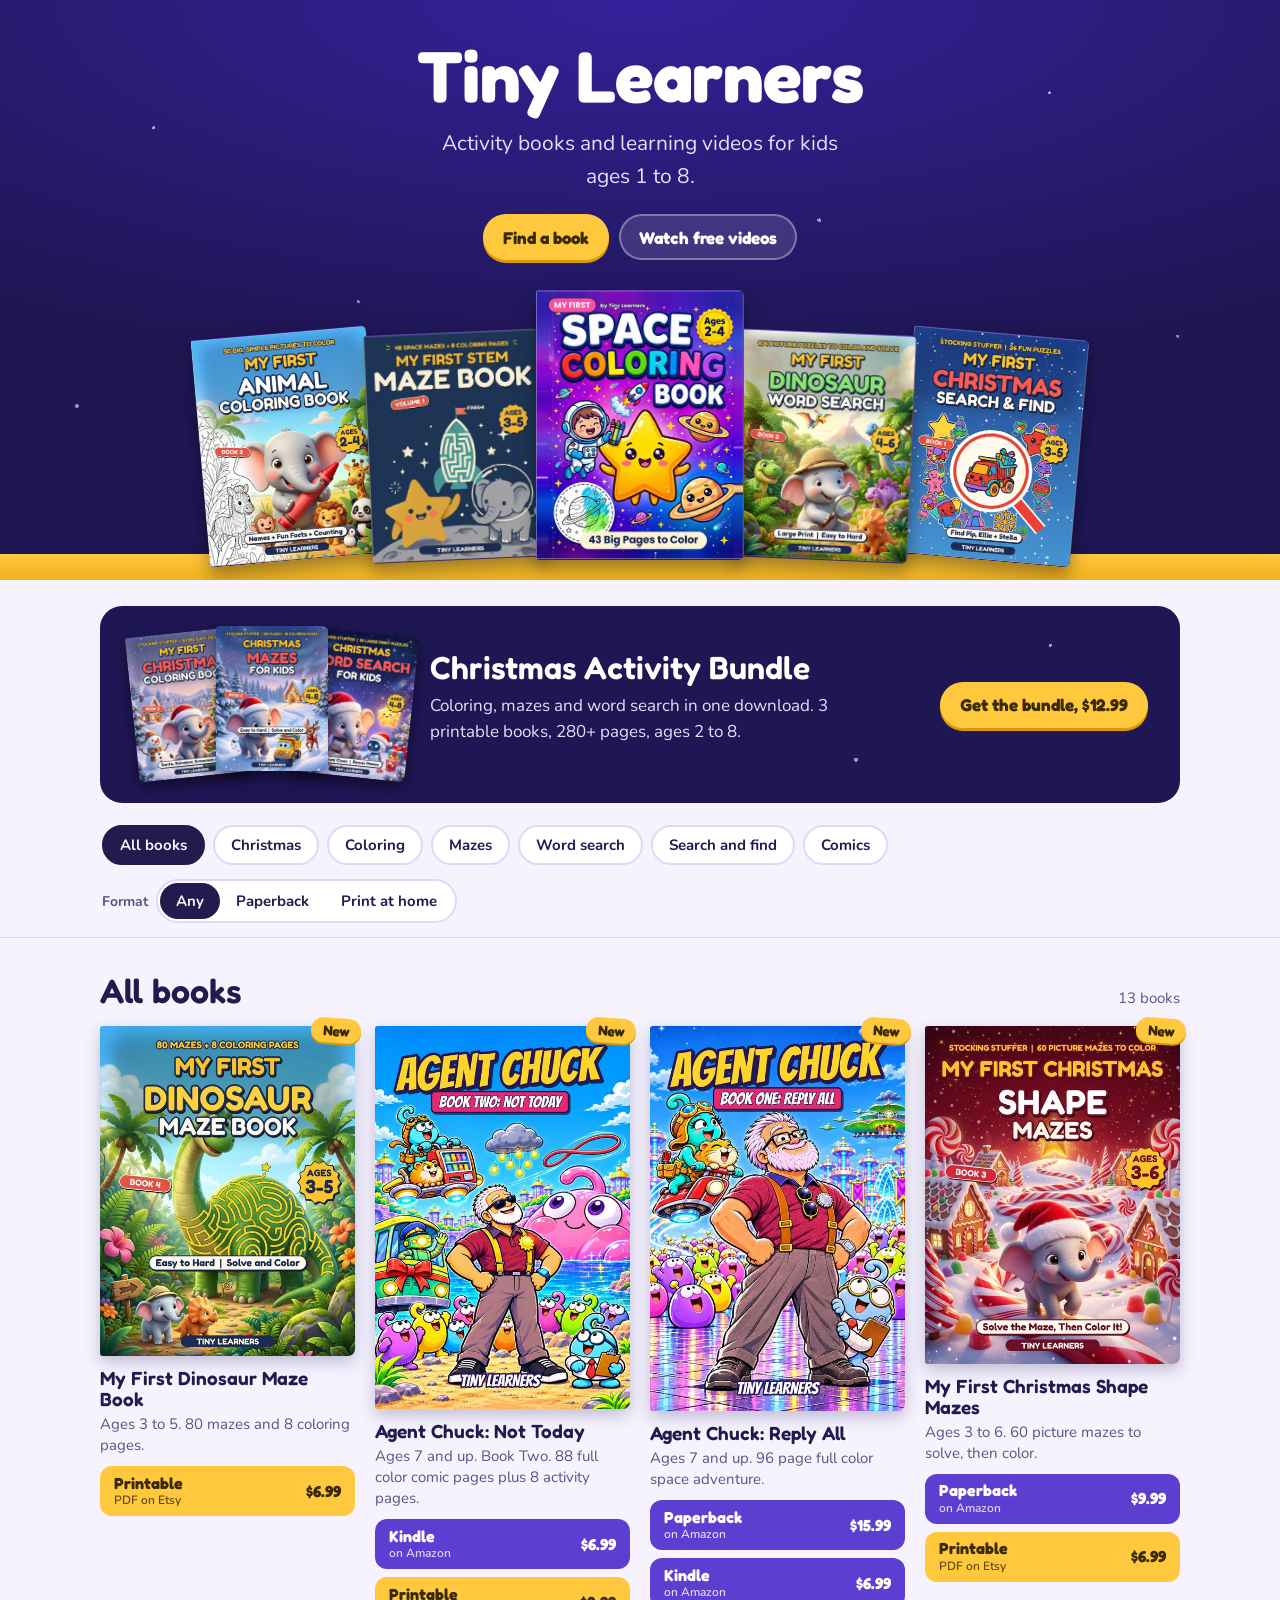
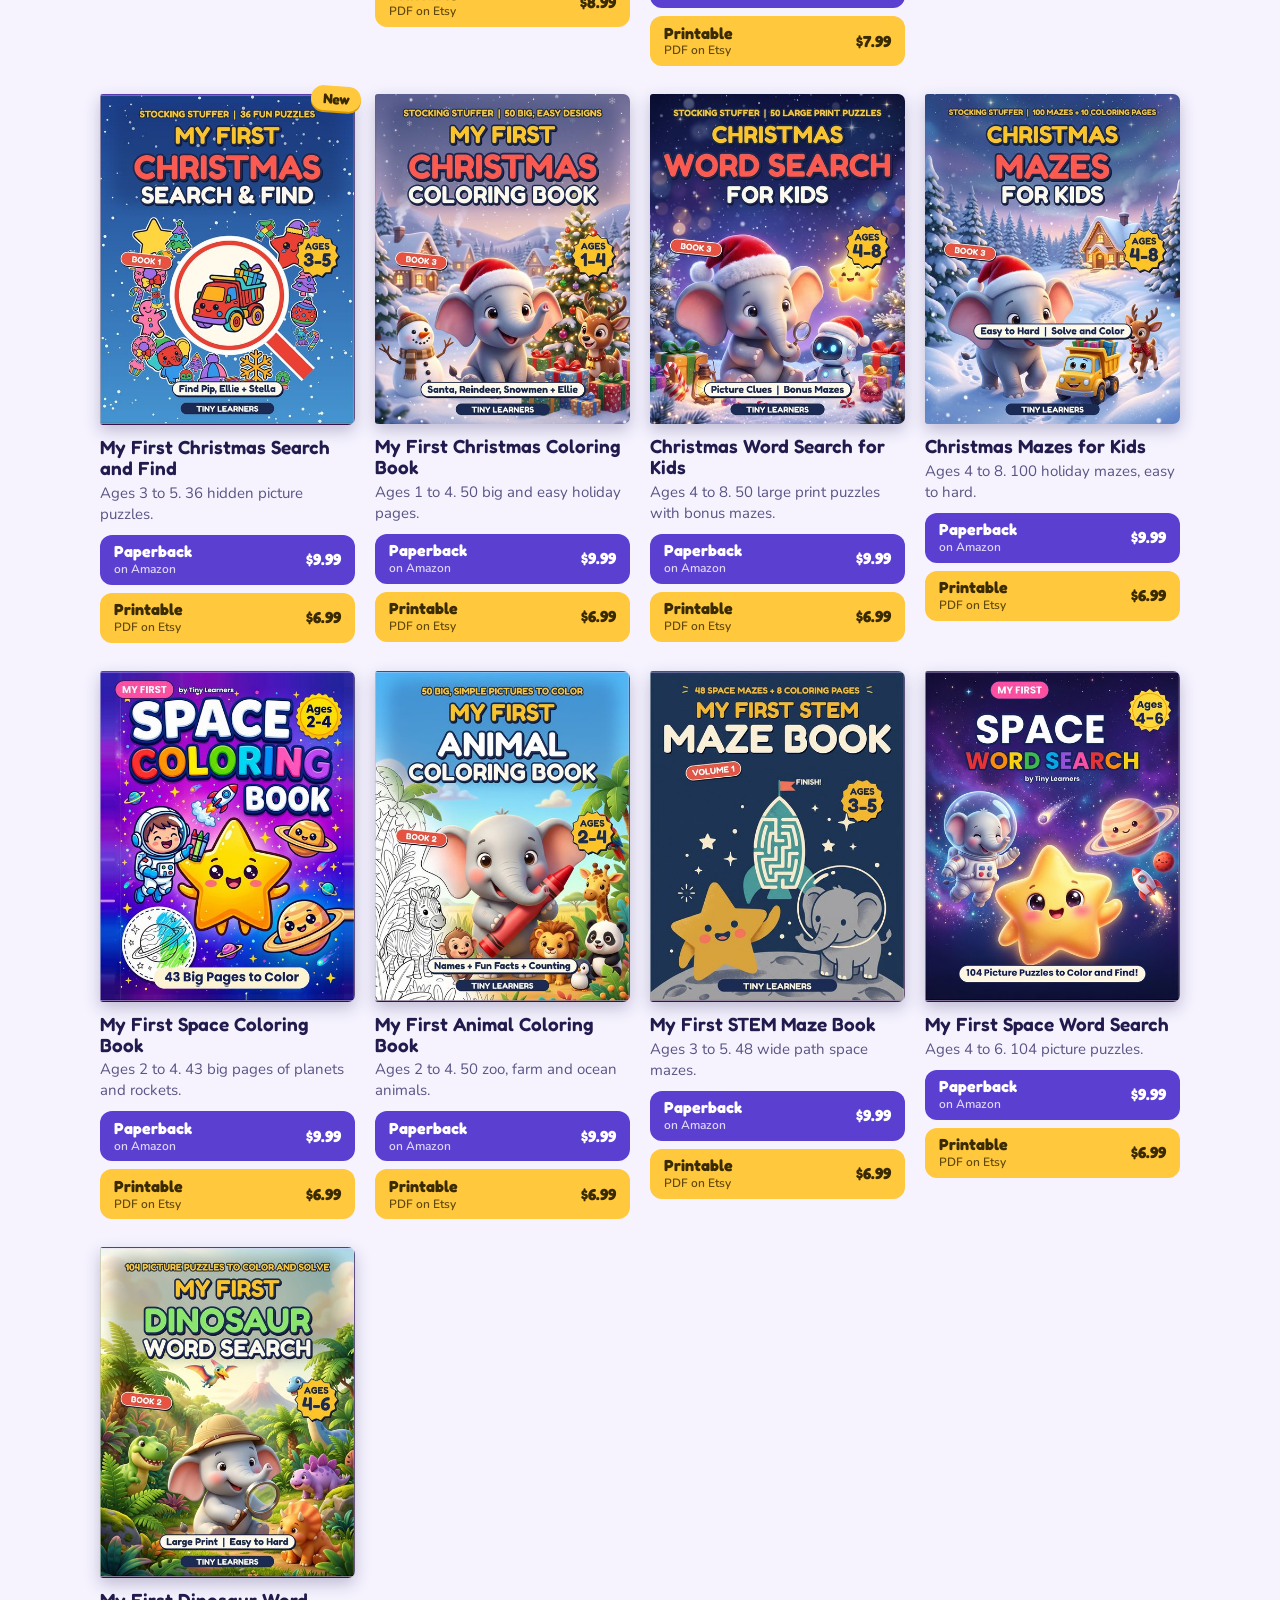
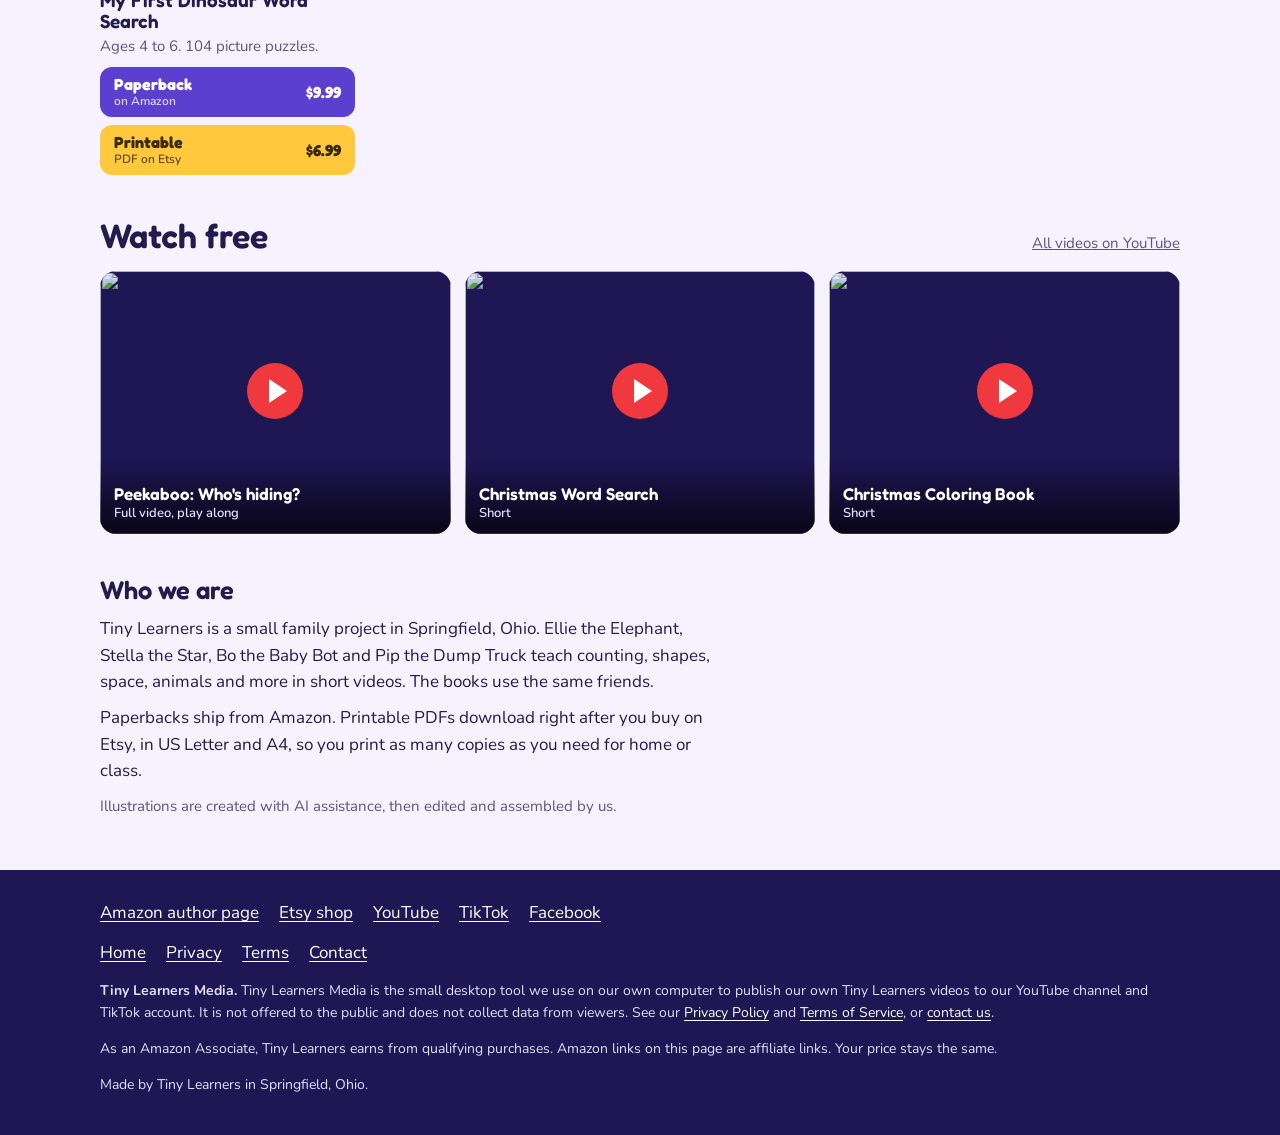
==== commit 3a066c25: "Add Agent Chuck Book Two (Kindle and Etsy printable) Co-Authored-By: Claude Opus 5.5 <noreply@anthro" ====
--- a/links.html
+++ b/links.html
@@ -203,10 +203,11 @@
     <section id="books" aria-labelledby="books-h">
       <div class="sec-h">
         <h2 id="books-h">All books</h2>
-        <p class="count" id="count" aria-live="polite">12 books</p>
+        <p class="count" id="count" aria-live="polite">13 books</p>
       </div>
       <ul class="books" id="list">
 <li class="book" data-kind="mazes" data-themes="dinosaurs" data-formats="print"><div class="art"><a class="artlink" href="https://www.etsy.com/listing/4625852282" target="_blank" rel="noopener" aria-label="Buy My First Dinosaur Maze Book on Etsy"><img class="cv" src="img/books/dino-maze.jpg" width="480" height="621" style="aspect-ratio:480/621" alt="Cover of My First Dinosaur Maze Book" loading="lazy" decoding="async"></a><span class="flag">New</span></div><h3>My First Dinosaur Maze Book</h3><p class="meta">Ages 3 to 5. 80 mazes and 8 coloring pages.</p><div class="buys"><a class="buy buy-print" href="https://www.etsy.com/listing/4625852282" target="_blank" rel="noopener" aria-label="Printable of My First Dinosaur Maze Book on Etsy, $6.99"><span class="bl">Printable<small>PDF on Etsy</small></span><span class="bp">$6.99</span></a></div></li>
+<li class="book" data-kind="comics" data-themes="comics" data-formats="kindle print"><div class="art"><button type="button" class="artlink choose" aria-haspopup="dialog" aria-label="Choose where to buy Agent Chuck: Not Today"><img class="cv" src="img/books/agent-chuck-2.jpg" width="480" height="720" style="aspect-ratio:480/720" alt="Cover of Agent Chuck: Not Today" loading="lazy" decoding="async"></button><span class="flag">New</span></div><h3>Agent Chuck: Not Today</h3><p class="meta">Ages 7 and up. Book Two. 88 full color comic pages plus 8 activity pages.</p><div class="buys"><a class="buy buy-kindle" href="https://www.amazon.com/dp/B0HSRCLW4Z?tag=tinylearner08-20" target="_blank" rel="noopener" aria-label="Kindle of Agent Chuck: Not Today on Amazon, $6.99"><span class="bl">Kindle<small>on Amazon</small></span><span class="bp">$6.99</span></a><a class="buy buy-print" href="https://www.etsy.com/listing/4622471164" target="_blank" rel="noopener" aria-label="Printable of Agent Chuck: Not Today on Etsy, $8.99"><span class="bl">Printable<small>PDF on Etsy</small></span><span class="bp">$8.99</span></a></div></li>
 <li class="book" data-kind="comics" data-themes="comics" data-formats="paperback kindle print"><div class="art"><button type="button" class="artlink choose" aria-haspopup="dialog" aria-label="Choose where to buy Agent Chuck: Reply All"><img class="cv" src="img/books/agent-chuck.jpg" width="480" height="724" style="aspect-ratio:480/724" alt="Cover of Agent Chuck: Reply All" loading="lazy" decoding="async"></button><span class="flag">New</span></div><h3>Agent Chuck: Reply All</h3><p class="meta">Ages 7 and up. 96 page full color space adventure.</p><div class="buys"><a class="buy buy-paperback" href="https://www.amazon.com/dp/B0HSL2GQD8?tag=tinylearner08-20" target="_blank" rel="noopener" aria-label="Paperback of Agent Chuck: Reply All on Amazon, $15.99"><span class="bl">Paperback<small>on Amazon</small></span><span class="bp">$15.99</span></a><a class="buy buy-kindle" href="https://www.amazon.com/dp/B0HSJZ2Z18?tag=tinylearner08-20" target="_blank" rel="noopener" aria-label="Kindle of Agent Chuck: Reply All on Amazon, $6.99"><span class="bl">Kindle<small>on Amazon</small></span><span class="bp">$6.99</span></a><a class="buy buy-print" href="https://www.etsy.com/listing/4616712001" target="_blank" rel="noopener" aria-label="Printable of Agent Chuck: Reply All on Etsy, $7.99"><span class="bl">Printable<small>PDF on Etsy</small></span><span class="bp">$7.99</span></a></div></li>
 <li class="book" data-kind="mazes" data-themes="christmas" data-formats="paperback print"><div class="art"><button type="button" class="artlink choose" aria-haspopup="dialog" aria-label="Choose where to buy My First Christmas Shape Mazes"><img class="cv" src="img/books/xmas-shape-mazes.jpg" width="480" height="635" style="aspect-ratio:480/635" alt="Cover of My First Christmas Shape Mazes" loading="lazy" decoding="async"></button><span class="flag">New</span></div><h3>My First Christmas Shape Mazes</h3><p class="meta">Ages 3 to 6. 60 picture mazes to solve, then color.</p><div class="buys"><a class="buy buy-paperback" href="https://www.amazon.com/dp/B0HSST38H7?tag=tinylearner08-20" target="_blank" rel="noopener" aria-label="Paperback of My First Christmas Shape Mazes on Amazon, $9.99"><span class="bl">Paperback<small>on Amazon</small></span><span class="bp">$9.99</span></a><a class="buy buy-print" href="https://www.etsy.com/listing/4620714839" target="_blank" rel="noopener" aria-label="Printable of My First Christmas Shape Mazes on Etsy, $6.99"><span class="bl">Printable<small>PDF on Etsy</small></span><span class="bp">$6.99</span></a></div></li>
 <li class="book" data-kind="search" data-themes="christmas" data-formats="paperback print"><div class="art"><button type="button" class="artlink choose" aria-haspopup="dialog" aria-label="Choose where to buy My First Christmas Search and Find"><img class="cv" src="img/books/xmas-search-find.jpg" width="480" height="623" style="aspect-ratio:480/623" alt="Cover of My First Christmas Search and Find" loading="lazy" decoding="async"></button><span class="flag">New</span></div><h3>My First Christmas Search and Find</h3><p class="meta">Ages 3 to 5. 36 hidden picture puzzles.</p><div class="buys"><a class="buy buy-paperback" href="https://www.amazon.com/dp/B0HRYKTGF6?tag=tinylearner08-20" target="_blank" rel="noopener" aria-label="Paperback of My First Christmas Search and Find on Amazon, $9.99"><span class="bl">Paperback<small>on Amazon</small></span><span class="bp">$9.99</span></a><a class="buy buy-print" href="https://www.etsy.com/listing/4619001616" target="_blank" rel="noopener" aria-label="Printable of My First Christmas Search and Find on Etsy, $6.99"><span class="bl">Printable<small>PDF on Etsy</small></span><span class="bp">$6.99</span></a></div></li>
